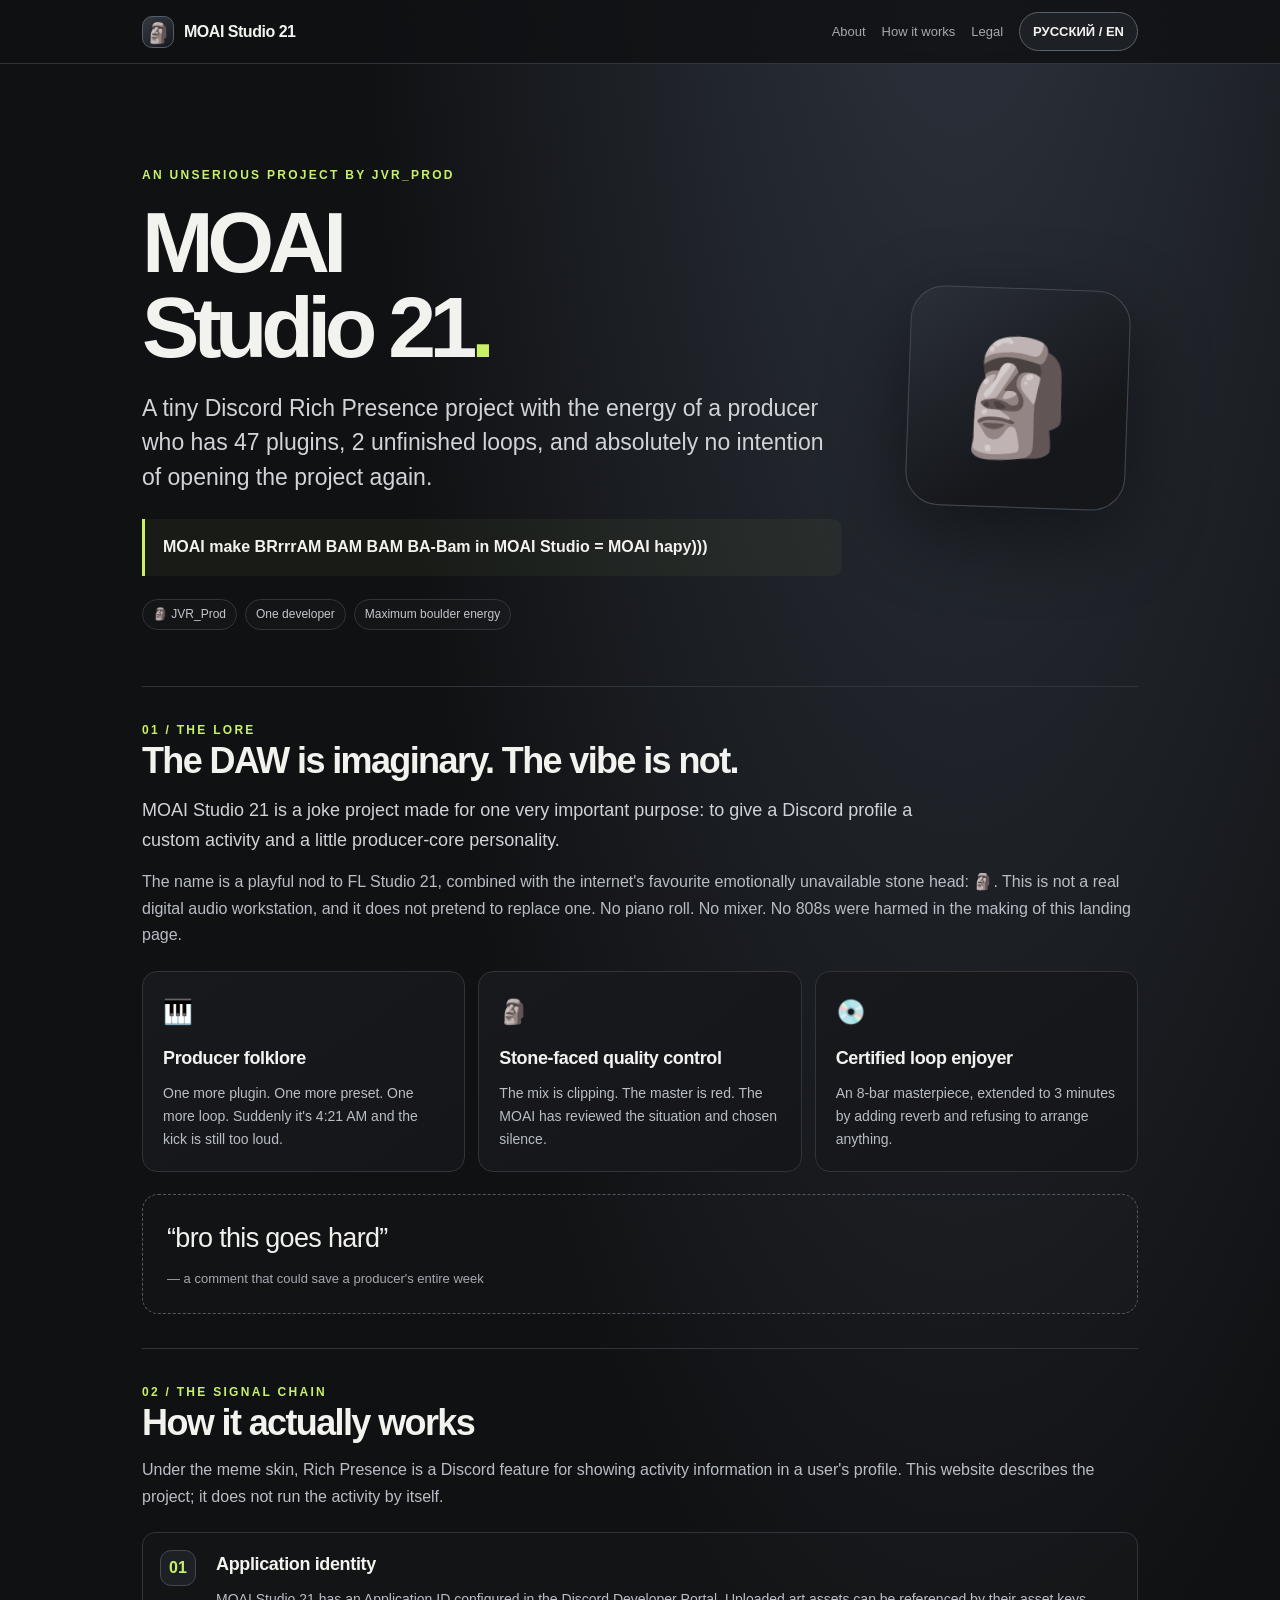
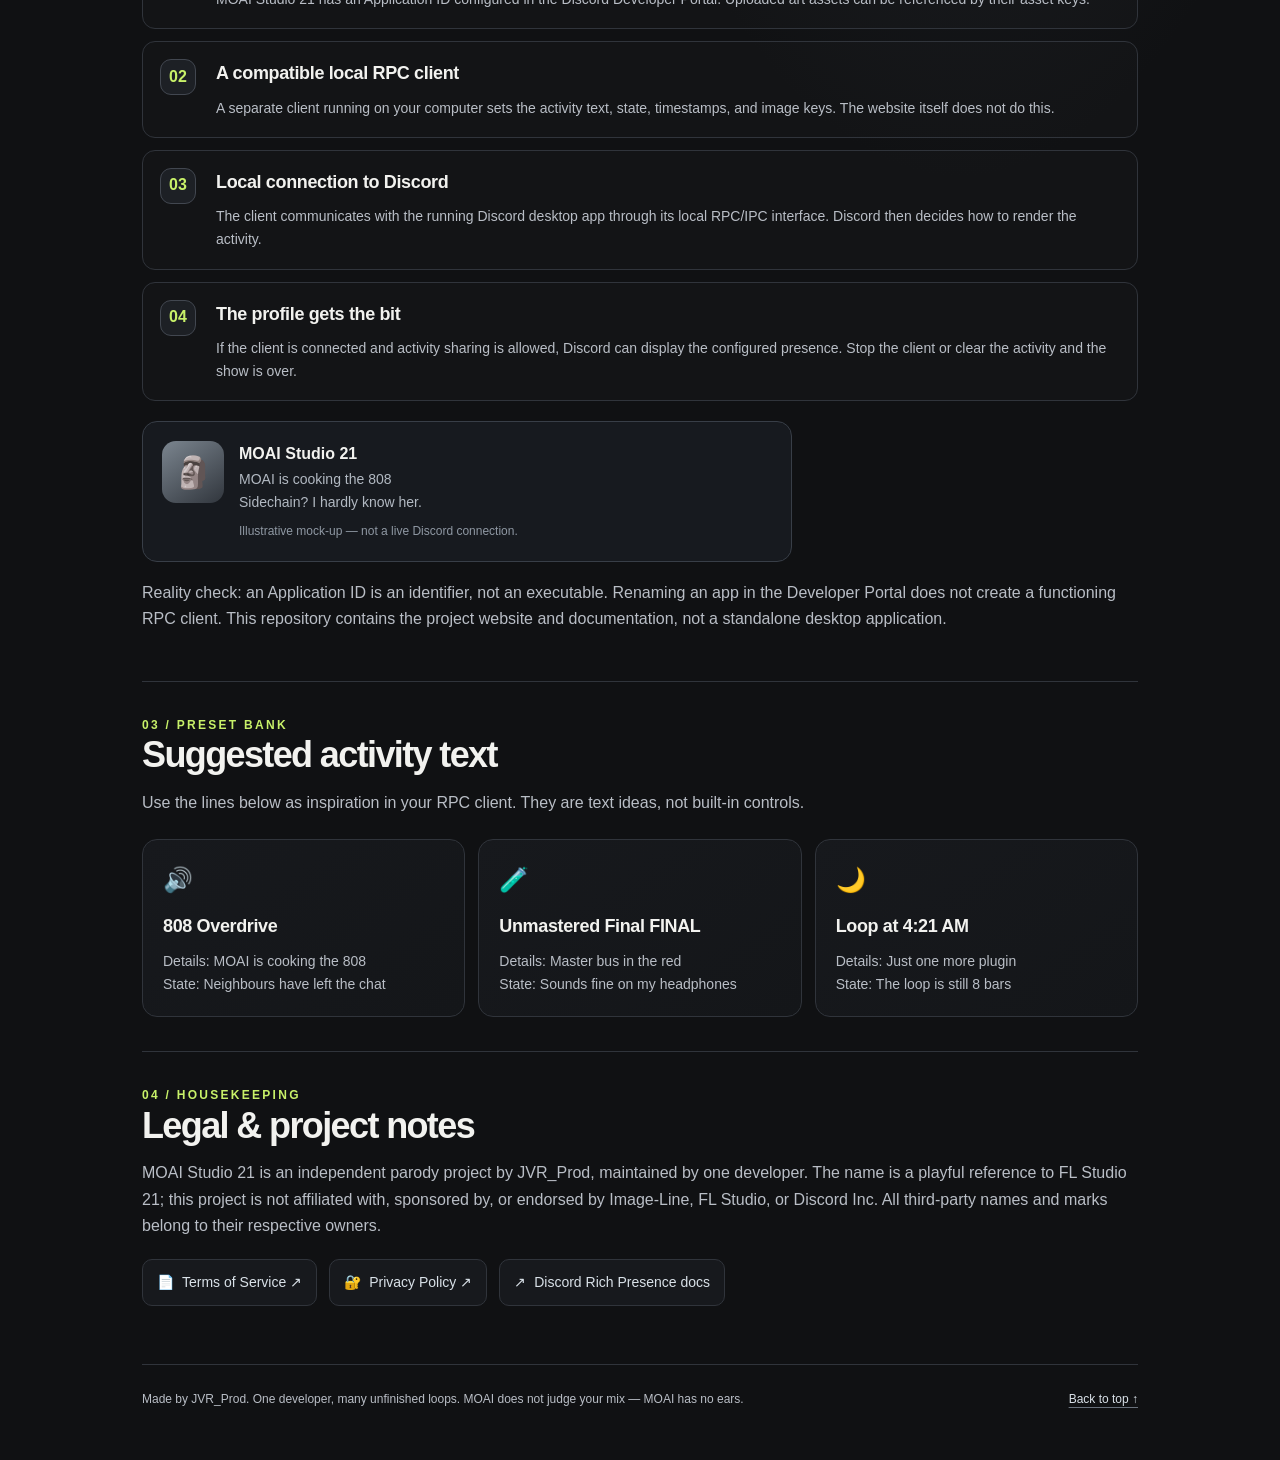
==== index.html @ d8af9b69 "Rename index-2.html to index.html" ====
<!doctype html>
<html lang="en" data-lang="en">
<head>
  <meta charset="utf-8">
  <meta name="viewport" content="width=device-width, initial-scale=1">
  <meta name="theme-color" content="#101113">
  <meta name="description" content="MOAI Studio 21 — a meme-powered Discord Rich Presence project by JVR_Prod. One developer. Infinite stone-face energy.">
  <title>MOAI Studio 21 — JVR_Prod</title>
  <style>
    :root{color-scheme:dark;--bg:#101113;--panel:#17191d;--panel2:#1d2025;--text:#f2f2ef;--muted:#a5a9b0;--line:#30343b;--accent:#d9e1e8;--lime:#c8f169;--max:1040px}
    *{box-sizing:border-box}
    html{scroll-behavior:smooth;scroll-padding-top:90px}
    body{margin:0;background:radial-gradient(ellipse at 75% -15%,#303742 0,transparent 45%),var(--bg);color:var(--text);font:16px/1.65 -apple-system,BlinkMacSystemFont,"Segoe UI",sans-serif}
    a{color:var(--accent);text-decoration-color:#69717c;text-underline-offset:4px}
    a:hover{color:var(--lime)}
    button{font:inherit}
    .topbar{position:sticky;top:0;z-index:5;backdrop-filter:blur(16px);background:#101113d9;border-bottom:1px solid #30343b}
    .nav{max-width:var(--max);margin:auto;padding:12px 22px;display:flex;align-items:center;justify-content:space-between;gap:16px}
    .brand{color:var(--text);text-decoration:none;font-weight:800;letter-spacing:-.03em;display:flex;gap:10px;align-items:center;white-space:nowrap}
    .brand-mark{width:32px;height:32px;border:1px solid #555d67;background:linear-gradient(145deg,#353a42,#16181c);border-radius:10px;display:grid;place-items:center;font-size:20px}
    .nav-right{display:flex;gap:16px;align-items:center}.nav-links{display:flex;gap:16px;align-items:center;font-size:13px}.nav-links a{color:var(--muted);text-decoration:none}
    .lang-btn{border:1px solid #59616b;background:var(--panel2);color:var(--text);border-radius:999px;padding:8px 13px;cursor:pointer;font-weight:700;font-size:13px;white-space:nowrap}
    .lang-btn:hover{border-color:var(--lime);color:var(--lime)}
    main{max-width:var(--max);margin:auto;padding:68px 22px 40px}
    .eyebrow{color:var(--lime);font-size:12px;letter-spacing:.19em;text-transform:uppercase;font-weight:800}
    .hero{display:grid;grid-template-columns:minmax(0,1fr) 240px;gap:36px;align-items:center;padding:34px 0 56px}
    h1{font-size:clamp(46px,8vw,86px);line-height:.98;letter-spacing:-.075em;margin:14px 0 22px;max-width:800px}
    .subtitle{font-size:clamp(18px,2.7vw,23px);color:#d0d4d8;max-width:690px;line-height:1.5;margin:0}
    .tagline{margin-top:25px;padding:15px 18px;border-left:3px solid var(--lime);background:#c8f1690b;border-radius:0 10px 10px 0;max-width:700px;font-weight:650}
    .hero-stone{width:220px;height:220px;margin:auto;border:1px solid #424852;border-radius:34px;background:linear-gradient(145deg,#2b3038,#15171b 70%);display:grid;place-items:center;font-size:112px;box-shadow:0 25px 80px #0007;transform:rotate(2deg)}
    .meta{display:flex;flex-wrap:wrap;gap:8px;margin-top:23px}.pill{display:inline-flex;align-items:center;border:1px solid var(--line);border-radius:999px;padding:5px 10px;color:#c3c8ce;font-size:12px;background:#ffffff04}
    .section{padding:34px 0;border-top:1px solid var(--line)}
    h2{font-size:clamp(26px,4vw,36px);letter-spacing:-.045em;line-height:1.1;margin:0 0 15px}h3{font-size:18px;margin:0 0 8px;letter-spacing:-.02em}
    p{color:#b9bec6;margin:0 0 14px}.lead{max-width:780px;font-size:18px;color:#d0d4d8}
    .grid{display:grid;grid-template-columns:repeat(3,minmax(0,1fr));gap:13px;margin-top:23px}
    .card{background:linear-gradient(145deg,var(--panel),#141619);border:1px solid var(--line);border-radius:15px;padding:20px;min-width:0}
    .card .emoji{font-size:24px;display:block;margin-bottom:12px}.card p{font-size:14px;margin-bottom:0}
    .steps{counter-reset:step;display:grid;gap:12px;margin-top:22px}.step{display:grid;grid-template-columns:42px 1fr;gap:14px;align-items:start;background:#ffffff03;border:1px solid var(--line);border-radius:13px;padding:17px}.step-number{width:36px;height:36px;border-radius:11px;background:var(--panel2);border:1px solid #424750;display:grid;place-items:center;font-weight:800;color:var(--lime)}.step p{margin:3px 0 0;font-size:14px}
    .quote{font-size:clamp(19px,3vw,27px);letter-spacing:-.025em;line-height:1.45;color:#f0f1ed;padding:24px;border:1px dashed #515862;border-radius:16px;background:#ffffff03;margin-top:22px}
    .quote small{display:block;color:var(--muted);font-size:13px;letter-spacing:0;margin-top:12px}
    .activity{margin-top:20px;background:#171a1f;border:1px solid #383e47;border-radius:15px;padding:19px;display:grid;grid-template-columns:62px 1fr;gap:15px;max-width:650px}
    .activity-icon{width:62px;height:62px;border-radius:14px;background:linear-gradient(145deg,#7b858f,#31363d);display:grid;place-items:center;font-size:31px}.activity-title{font-weight:800}.activity-sub{color:#b2b9c2;font-size:14px}.activity-note{font-size:12px;color:#8f98a3;margin-top:8px}
    .legal-links{display:flex;flex-wrap:wrap;gap:12px;margin-top:20px}.legal-link{display:inline-flex;align-items:center;gap:8px;border:1px solid var(--line);border-radius:10px;padding:11px 14px;text-decoration:none;background:var(--panel);font-size:14px}
    footer{margin-top:24px;padding:25px 0 10px;border-top:1px solid var(--line);display:flex;justify-content:space-between;align-items:start;gap:20px;color:#858d97;font-size:12px}footer p{font-size:12px;max-width:650px;margin:0}
    [hidden]{display:none!important}
    @media(max-width:720px){.hero{grid-template-columns:1fr;padding-top:22px}.hero-stone{grid-row:1;width:120px;height:120px;font-size:66px;border-radius:24px;margin:0 0 4px}.grid{grid-template-columns:1fr}.nav-links{display:none}main{padding-top:38px}.hero{gap:24px}footer{display:block}footer p{margin-bottom:12px}}
    @media(prefers-reduced-motion:reduce){html{scroll-behavior:auto}}
  </style>
</head>
<body>
<header class="topbar">
  <nav class="nav" aria-label="Main navigation">
    <a class="brand" href="#top"><span class="brand-mark" aria-hidden="true">🗿</span><span>MOAI Studio 21</span></a>
    <div class="nav-right">
      <div class="nav-links">
        <a href="#about" data-en="About" data-ru="О проекте">About</a>
        <a href="#how-it-works" data-en="How it works" data-ru="Как это работает">How it works</a>
        <a href="#legal" data-en="Legal" data-ru="Документы">Legal</a>
      </div>
      <button class="lang-btn" id="languageToggle" type="button" aria-label="Switch language to Russian">РУССКИЙ&nbsp; / &nbsp;EN</button>
    </div>
  </nav>
</header>
<main id="top">
  <section class="hero" aria-labelledby="main-title">
    <div>
      <div class="eyebrow" data-en="An unserious project by JVR_Prod" data-ru="Несерьёзный проект от JVR_Prod">An unserious project by JVR_Prod</div>
      <h1 id="main-title">MOAI<br>Studio 21<span style="color:var(--lime)">.</span></h1>
      <p class="subtitle" data-en="A tiny Discord Rich Presence project with the energy of a producer who has 47 plugins, 2 unfinished loops, and absolutely no intention of opening the project again." data-ru="Маленький проект для Discord Rich Presence с энергетикой битмейкера, у которого 47 плагинов, 2 незаконченных лупа и ни малейшего желания снова открывать проект.">A tiny Discord Rich Presence project with the energy of a producer who has 47 plugins, 2 unfinished loops, and absolutely no intention of opening the project again.</p>
      <div class="tagline">MOAI make BRrrrAM BAM BAM BA-Bam in MOAI Studio = MOAI hapy)))</div>
      <div class="meta"><span class="pill">🗿 JVR_Prod</span><span class="pill" data-en="One developer" data-ru="Один разработчик">One developer</span><span class="pill" data-en="Maximum boulder energy" data-ru="Максимальная энергия камня">Maximum boulder energy</span></div>
    </div>
    <div class="hero-stone" aria-label="Moai stone head emoji">🗿</div>
  </section>

  <section class="section" id="about">
    <div class="eyebrow" data-en="01 / The lore" data-ru="01 / Лор проекта">01 / The lore</div>
    <h2 data-en="The DAW is imaginary. The vibe is not." data-ru="DAW вымышленная. Вайб — настоящий.">The DAW is imaginary. The vibe is not.</h2>
    <p class="lead" data-en="MOAI Studio 21 is a joke project made for one very important purpose: to give a Discord profile a custom activity and a little producer-core personality." data-ru="MOAI Studio 21 — шуточный проект с одной важнейшей целью: добавить профилю Discord собственную активность и немного битмейкерского характера.">MOAI Studio 21 is a joke project made for one very important purpose: to give a Discord profile a custom activity and a little producer-core personality.</p>
    <p data-en="The name is a playful nod to FL Studio 21, combined with the internet's favourite emotionally unavailable stone head: 🗿. This is not a real digital audio workstation, and it does not pretend to replace one. No piano roll. No mixer. No 808s were harmed in the making of this landing page." data-ru="Название — шутливая отсылка к FL Studio 21, объединённая с любимой интернетом каменной головой без эмоций: 🗿. Это не настоящая цифровая аудиостанция и она не пытается её заменить. Ни пиано-ролла, ни микшера. При создании этой страницы ни один 808 не пострадал.">The name is a playful nod to FL Studio 21, combined with the internet's favourite emotionally unavailable stone head: 🗿. This is not a real digital audio workstation, and it does not pretend to replace one. No piano roll. No mixer. No 808s were harmed in the making of this landing page.</p>
    <div class="grid">
      <article class="card"><span class="emoji">🎹</span><h3 data-en="Producer folklore" data-ru="Битмейкерский фольклор">Producer folklore</h3><p data-en="One more plugin. One more preset. One more loop. Suddenly it's 4:21 AM and the kick is still too loud." data-ru="Ещё один плагин. Ещё один пресет. Ещё один луп. И внезапно уже 4:21 утра, а кик всё ещё слишком громкий.">One more plugin. One more preset. One more loop. Suddenly it's 4:21 AM and the kick is still too loud.</p></article>
      <article class="card"><span class="emoji">🗿</span><h3 data-en="Stone-faced quality control" data-ru="Контроль качества с каменным лицом">Stone-faced quality control</h3><p data-en="The mix is clipping. The master is red. The MOAI has reviewed the situation and chosen silence." data-ru="Микс клиппует. Мастер красный. MOAI изучил ситуацию и выбрал молчание.">The mix is clipping. The master is red. The MOAI has reviewed the situation and chosen silence.</p></article>
      <article class="card"><span class="emoji">💿</span><h3 data-en="Certified loop enjoyer" data-ru="Сертифицированный любитель лупов">Certified loop enjoyer</h3><p data-en="An 8-bar masterpiece, extended to 3 minutes by adding reverb and refusing to arrange anything." data-ru="Шедевр на 8 тактов, растянутый до 3 минут ревербом и отказом хоть что-нибудь аранжировать.">An 8-bar masterpiece, extended to 3 minutes by adding reverb and refusing to arrange anything.</p></article>
    </div>
    <div class="quote">“bro this goes hard”<small data-en="— a comment that could save a producer's entire week" data-ru="— комментарий, который может спасти битмейкеру всю неделю">— a comment that could save a producer's entire week</small></div>
  </section>

  <section class="section" id="how-it-works">
    <div class="eyebrow" data-en="02 / The signal chain" data-ru="02 / Сигнальная цепь">02 / The signal chain</div>
    <h2 data-en="How it actually works" data-ru="Как это работает на самом деле">How it actually works</h2>
    <p data-en="Under the meme skin, Rich Presence is a Discord feature for showing activity information in a user's profile. This website describes the project; it does not run the activity by itself." data-ru="Под мемной оболочкой Rich Presence — функция Discord, которая показывает информацию об активности в профиле пользователя. Этот сайт описывает проект, но сам по себе не запускает активность.">Under the meme skin, Rich Presence is a Discord feature for showing activity information in a user's profile. This website describes the project; it does not run the activity by itself.</p>
    <div class="steps">
      <div class="step"><div class="step-number">01</div><div><h3 data-en="Application identity" data-ru="Идентификатор приложения">Application identity</h3><p data-en="MOAI Studio 21 has an Application ID configured in the Discord Developer Portal. Uploaded art assets can be referenced by their asset keys." data-ru="У MOAI Studio 21 есть Application ID, настроенный в Discord Developer Portal. Загруженные изображения можно указывать по их ключам assets.">MOAI Studio 21 has an Application ID configured in the Discord Developer Portal. Uploaded art assets can be referenced by their asset keys.</p></div></div>
      <div class="step"><div class="step-number">02</div><div><h3 data-en="A compatible local RPC client" data-ru="Совместимый локальный RPC-клиент">A compatible local RPC client</h3><p data-en="A separate client running on your computer sets the activity text, state, timestamps, and image keys. The website itself does not do this." data-ru="Отдельный клиент на компьютере задаёт текст активности, состояние, время и ключи изображений. Сам сайт этого не делает.">A separate client running on your computer sets the activity text, state, timestamps, and image keys. The website itself does not do this.</p></div></div>
      <div class="step"><div class="step-number">03</div><div><h3 data-en="Local connection to Discord" data-ru="Локальное подключение к Discord">Local connection to Discord</h3><p data-en="The client communicates with the running Discord desktop app through its local RPC/IPC interface. Discord then decides how to render the activity." data-ru="Клиент связывается с запущенным настольным Discord через локальный интерфейс RPC/IPC. Затем сам Discord решает, как отображать активность.">The client communicates with the running Discord desktop app through its local RPC/IPC interface. Discord then decides how to render the activity.</p></div></div>
      <div class="step"><div class="step-number">04</div><div><h3 data-en="The profile gets the bit" data-ru="В профиле появляется движ">The profile gets the bit</h3><p data-en="If the client is connected and activity sharing is allowed, Discord can display the configured presence. Stop the client or clear the activity and the show is over." data-ru="Если клиент подключён и показ активности разрешён, Discord может отобразить настроенную активность. Останови клиент или сбрось активность — шоу окончено.">If the client is connected and activity sharing is allowed, Discord can display the configured presence. Stop the client or clear the activity and the show is over.</p></div></div>
    </div>
    <div class="activity">
      <div class="activity-icon">🗿</div>
      <div><div class="activity-title">MOAI Studio 21</div><div class="activity-sub" data-en="MOAI is cooking the 808" data-ru="MOAI жарит 808">MOAI is cooking the 808</div><div class="activity-sub" data-en="Sidechain? I hardly know her." data-ru="Сайдчейн? Впервые слышу.">Sidechain? I hardly know her.</div><div class="activity-note" data-en="Illustrative mock-up — not a live Discord connection." data-ru="Иллюстрация для примера — это не настоящее подключение к Discord.">Illustrative mock-up — not a live Discord connection.</div></div>
    </div>
    <p style="margin-top:18px" data-en="Reality check: an Application ID is an identifier, not an executable. Renaming an app in the Developer Portal does not create a functioning RPC client. This repository contains the project website and documentation, not a standalone desktop application." data-ru="Без магии: Application ID — это идентификатор, а не исполняемый файл. Переименование приложения в Developer Portal не создаёт работающий RPC-клиент. В этом репозитории находятся сайт и документация, а не отдельная настольная программа.">Reality check: an Application ID is an identifier, not an executable. Renaming an app in the Developer Portal does not create a functioning RPC client. This repository contains the project website and documentation, not a standalone desktop application.</p>
  </section>

  <section class="section" id="producer-presets">
    <div class="eyebrow" data-en="03 / Preset bank" data-ru="03 / Банк пресетов">03 / Preset bank</div>
    <h2 data-en="Suggested activity text" data-ru="Варианты текста активности">Suggested activity text</h2>
    <p data-en="Use the lines below as inspiration in your RPC client. They are text ideas, not built-in controls." data-ru="Используй эти строки как идеи для RPC-клиента. Это варианты текста, а не встроенные настройки.">Use the lines below as inspiration in your RPC client. They are text ideas, not built-in controls.</p>
    <div class="grid">
      <article class="card"><span class="emoji">🔊</span><h3>808 Overdrive</h3><p data-en="Details: MOAI is cooking the 808<br>State: Neighbours have left the chat" data-ru="Details: MOAI жарит 808<br>State: Соседи вышли из чата">Details: MOAI is cooking the 808<br>State: Neighbours have left the chat</p></article>
      <article class="card"><span class="emoji">🧪</span><h3>Unmastered Final FINAL</h3><p data-en="Details: Master bus in the red<br>State: Sounds fine on my headphones" data-ru="Details: Мастер-клиппинг<br>State: В моих наушниках нормально">Details: Master bus in the red<br>State: Sounds fine on my headphones</p></article>
      <article class="card"><span class="emoji">🌙</span><h3>Loop at 4:21 AM</h3><p data-en="Details: Just one more plugin<br>State: The loop is still 8 bars" data-ru="Details: Ещё один плагин<br>State: Луп всё ещё на 8 тактов">Details: Just one more plugin<br>State: The loop is still 8 bars</p></article>
    </div>
  </section>

  <section class="section" id="legal">
    <div class="eyebrow" data-en="04 / Housekeeping" data-ru="04 / Формальности">04 / Housekeeping</div>
    <h2 data-en="Legal & project notes" data-ru="Документы и информация">Legal & project notes</h2>
    <p data-en="MOAI Studio 21 is an independent parody project by JVR_Prod, maintained by one developer. The name is a playful reference to FL Studio 21; this project is not affiliated with, sponsored by, or endorsed by Image-Line, FL Studio, or Discord Inc. All third-party names and marks belong to their respective owners." data-ru="MOAI Studio 21 — независимый пародийный проект JVR_Prod, который поддерживает один разработчик. Название шутливо отсылает к FL Studio 21; проект не связан с Image-Line, FL Studio или Discord Inc. и не одобрен ими. Названия и товарные знаки принадлежат соответствующим владельцам.">MOAI Studio 21 is an independent parody project by JVR_Prod, maintained by one developer. The name is a playful reference to FL Studio 21; this project is not affiliated with, sponsored by, or endorsed by Image-Line, FL Studio, or Discord Inc. All third-party names and marks belong to their respective owners.</p>
    <div class="legal-links">
      <a class="legal-link" href="terms.html"><span>📄</span><span data-en="Terms of Service ↗" data-ru="Условия использования ↗">Terms of Service ↗</span></a>
      <a class="legal-link" href="privacy.html"><span>🔐</span><span data-en="Privacy Policy ↗" data-ru="Политика конфиденциальности ↗">Privacy Policy ↗</span></a>
      <a class="legal-link" href="https://discord.com/developers/docs/rich-presence/overview" target="_blank" rel="noreferrer"><span>↗</span><span data-en="Discord Rich Presence docs" data-ru="Документация Discord Rich Presence">Discord Rich Presence docs</span></a>
    </div>
  </section>
  <footer>
    <p data-en="Made by JVR_Prod. One developer, many unfinished loops. MOAI does not judge your mix — MOAI has no ears." data-ru="Сделано JVR_Prod. Один разработчик, множество незаконченных лупов. MOAI не осуждает твой микс — у MOAI нет ушей.">Made by JVR_Prod. One developer, many unfinished loops. MOAI does not judge your mix — MOAI has no ears.</p>
    <a href="#top" data-en="Back to top ↑" data-ru="Наверх ↑">Back to top ↑</a>
  </footer>
</main>
<script>
(function(){
  const html = document.documentElement;
  const button = document.getElementById('languageToggle');
  const translatable = document.querySelectorAll('[data-en][data-ru]');
  function setLanguage(lang){
    html.lang = lang;
    html.dataset.lang = lang;
    translatable.forEach(el => { el.innerHTML = el.dataset[lang]; });
    button.textContent = lang === 'en' ? 'РУССКИЙ  /  EN' : 'ENGLISH  /  RU';
    button.setAttribute('aria-label', lang === 'en' ? 'Switch language to Russian' : 'Переключить язык на английский');
    document.title = lang === 'en' ? 'MOAI Studio 21 — JVR_Prod' : 'MOAI Studio 21 — JVR_Prod';
    try { localStorage.setItem('moai-language', lang); } catch(e) {}
  }
  let initial = 'en';
  try { const saved = localStorage.getItem('moai-language'); if(saved === 'en' || saved === 'ru') initial = saved; } catch(e) {}
  setLanguage(initial);
  button.addEventListener('click', () => setLanguage(html.lang === 'en' ? 'ru' : 'en'));
})();
</script>
</body>
</html>
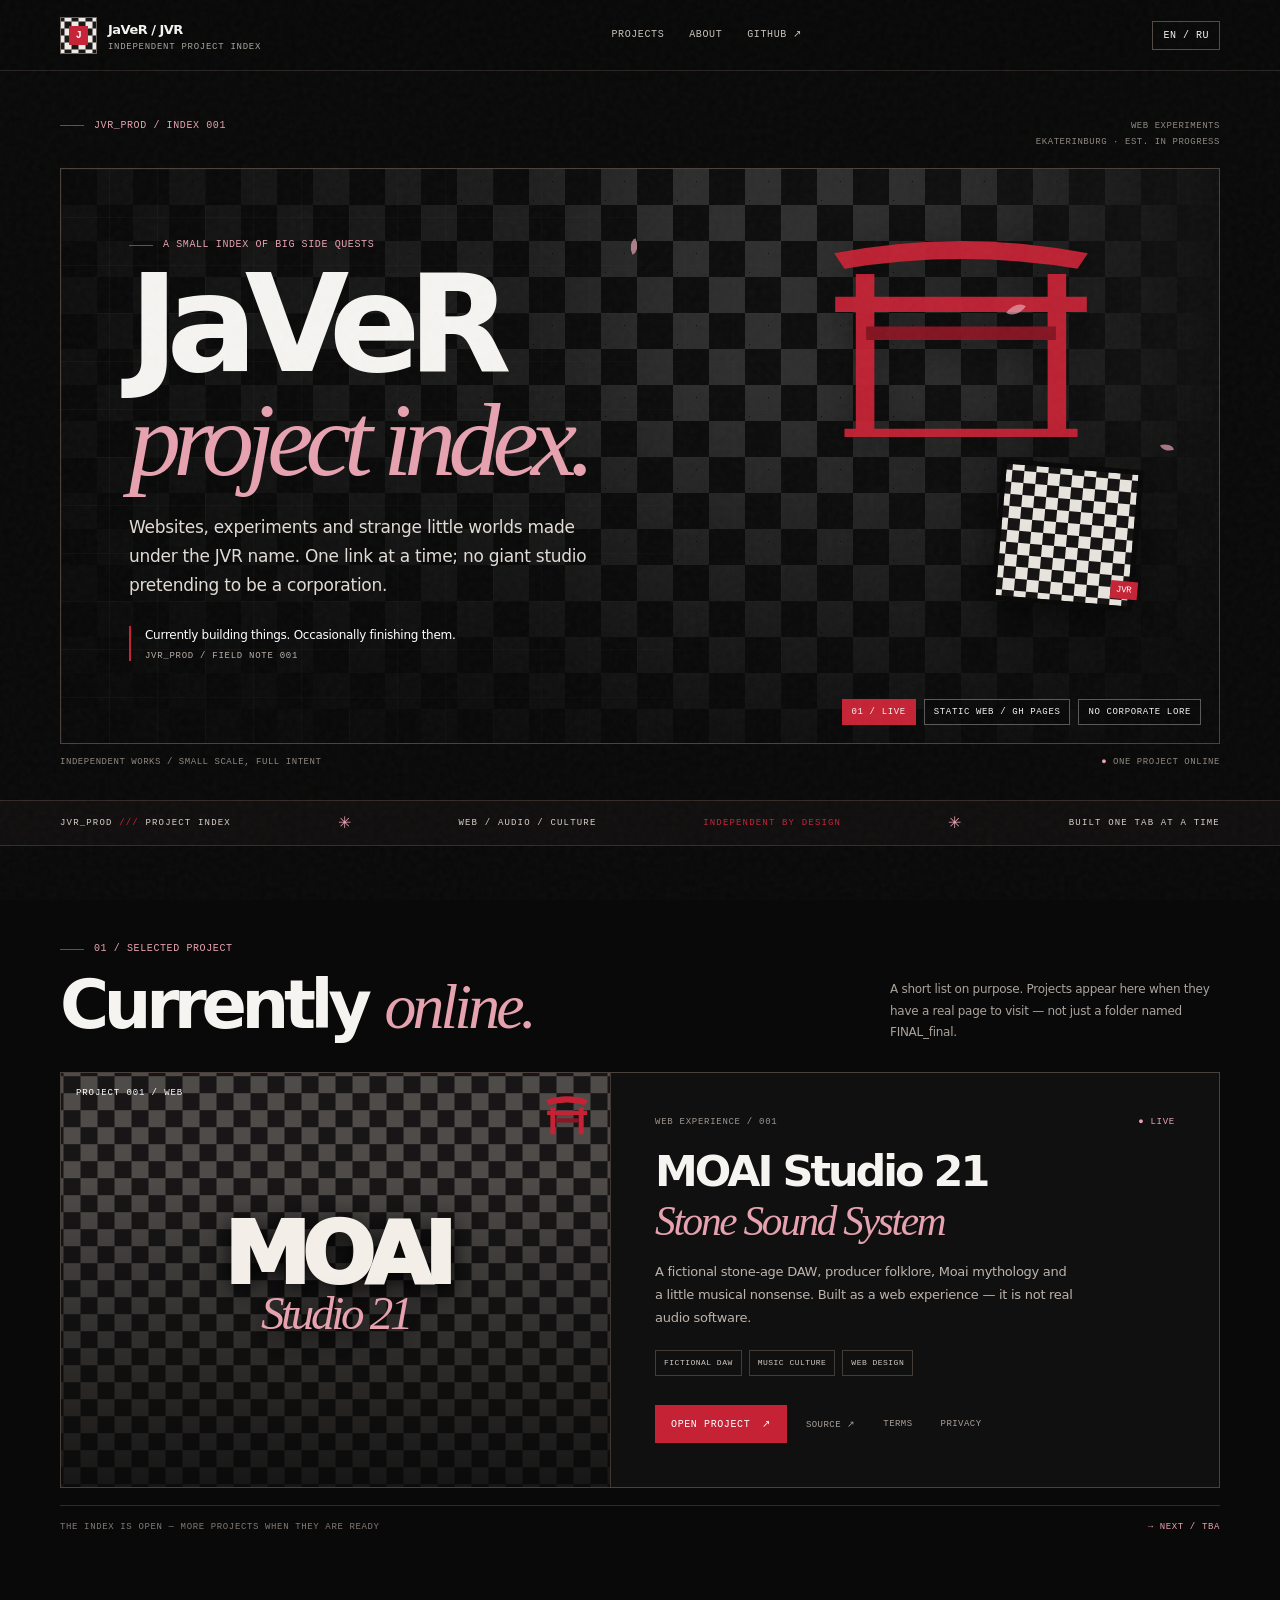
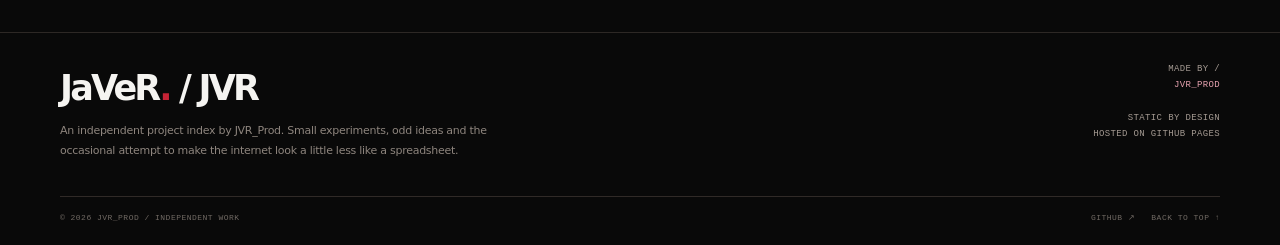
==== commit cb2aa3df: "Update index.html" ====
--- a/index.html
+++ b/index.html
@@ -1,153 +1,129 @@
 <!doctype html>
-<html lang="en" data-lang="en">
+<html lang="en">
 <head>
   <meta charset="utf-8">
   <meta name="viewport" content="width=device-width, initial-scale=1">
-  <meta name="theme-color" content="#101113">
-  <meta name="description" content="MOAI Studio 21 — a meme-powered Discord Rich Presence project by JVR_Prod. One developer. Infinite stone-face energy.">
-  <title>MOAI Studio 21 — JVR_Prod</title>
+  <meta name="theme-color" content="#090909">
+  <meta name="description" content="JaVeR / JVR — an index of independent web projects and experiments.">
+  <title>JaVeR / JVR — Project Index</title>
   <style>
-    :root{color-scheme:dark;--bg:#101113;--panel:#17191d;--panel2:#1d2025;--text:#f2f2ef;--muted:#a5a9b0;--line:#30343b;--accent:#d9e1e8;--lime:#c8f169;--max:1040px}
-    *{box-sizing:border-box}
-    html{scroll-behavior:smooth;scroll-padding-top:90px}
-    body{margin:0;background:radial-gradient(ellipse at 75% -15%,#303742 0,transparent 45%),var(--bg);color:var(--text);font:16px/1.65 -apple-system,BlinkMacSystemFont,"Segoe UI",sans-serif}
-    a{color:var(--accent);text-decoration-color:#69717c;text-underline-offset:4px}
-    a:hover{color:var(--lime)}
-    button{font:inherit}
-    .topbar{position:sticky;top:0;z-index:5;backdrop-filter:blur(16px);background:#101113d9;border-bottom:1px solid #30343b}
-    .nav{max-width:var(--max);margin:auto;padding:12px 22px;display:flex;align-items:center;justify-content:space-between;gap:16px}
-    .brand{color:var(--text);text-decoration:none;font-weight:800;letter-spacing:-.03em;display:flex;gap:10px;align-items:center;white-space:nowrap}
-    .brand-mark{width:32px;height:32px;border:1px solid #555d67;background:linear-gradient(145deg,#353a42,#16181c);border-radius:10px;display:grid;place-items:center;font-size:20px}
-    .nav-right{display:flex;gap:16px;align-items:center}.nav-links{display:flex;gap:16px;align-items:center;font-size:13px}.nav-links a{color:var(--muted);text-decoration:none}
-    .lang-btn{border:1px solid #59616b;background:var(--panel2);color:var(--text);border-radius:999px;padding:8px 13px;cursor:pointer;font-weight:700;font-size:13px;white-space:nowrap}
-    .lang-btn:hover{border-color:var(--lime);color:var(--lime)}
-    main{max-width:var(--max);margin:auto;padding:68px 22px 40px}
-    .eyebrow{color:var(--lime);font-size:12px;letter-spacing:.19em;text-transform:uppercase;font-weight:800}
-    .hero{display:grid;grid-template-columns:minmax(0,1fr) 240px;gap:36px;align-items:center;padding:34px 0 56px}
-    h1{font-size:clamp(46px,8vw,86px);line-height:.98;letter-spacing:-.075em;margin:14px 0 22px;max-width:800px}
-    .subtitle{font-size:clamp(18px,2.7vw,23px);color:#d0d4d8;max-width:690px;line-height:1.5;margin:0}
-    .tagline{margin-top:25px;padding:15px 18px;border-left:3px solid var(--lime);background:#c8f1690b;border-radius:0 10px 10px 0;max-width:700px;font-weight:650}
-    .hero-stone{width:220px;height:220px;margin:auto;border:1px solid #424852;border-radius:34px;background:linear-gradient(145deg,#2b3038,#15171b 70%);display:grid;place-items:center;font-size:112px;box-shadow:0 25px 80px #0007;transform:rotate(2deg)}
-    .meta{display:flex;flex-wrap:wrap;gap:8px;margin-top:23px}.pill{display:inline-flex;align-items:center;border:1px solid var(--line);border-radius:999px;padding:5px 10px;color:#c3c8ce;font-size:12px;background:#ffffff04}
-    .section{padding:34px 0;border-top:1px solid var(--line)}
-    h2{font-size:clamp(26px,4vw,36px);letter-spacing:-.045em;line-height:1.1;margin:0 0 15px}h3{font-size:18px;margin:0 0 8px;letter-spacing:-.02em}
-    p{color:#b9bec6;margin:0 0 14px}.lead{max-width:780px;font-size:18px;color:#d0d4d8}
-    .grid{display:grid;grid-template-columns:repeat(3,minmax(0,1fr));gap:13px;margin-top:23px}
-    .card{background:linear-gradient(145deg,var(--panel),#141619);border:1px solid var(--line);border-radius:15px;padding:20px;min-width:0}
-    .card .emoji{font-size:24px;display:block;margin-bottom:12px}.card p{font-size:14px;margin-bottom:0}
-    .steps{counter-reset:step;display:grid;gap:12px;margin-top:22px}.step{display:grid;grid-template-columns:42px 1fr;gap:14px;align-items:start;background:#ffffff03;border:1px solid var(--line);border-radius:13px;padding:17px}.step-number{width:36px;height:36px;border-radius:11px;background:var(--panel2);border:1px solid #424750;display:grid;place-items:center;font-weight:800;color:var(--lime)}.step p{margin:3px 0 0;font-size:14px}
-    .quote{font-size:clamp(19px,3vw,27px);letter-spacing:-.025em;line-height:1.45;color:#f0f1ed;padding:24px;border:1px dashed #515862;border-radius:16px;background:#ffffff03;margin-top:22px}
-    .quote small{display:block;color:var(--muted);font-size:13px;letter-spacing:0;margin-top:12px}
-    .activity{margin-top:20px;background:#171a1f;border:1px solid #383e47;border-radius:15px;padding:19px;display:grid;grid-template-columns:62px 1fr;gap:15px;max-width:650px}
-    .activity-icon{width:62px;height:62px;border-radius:14px;background:linear-gradient(145deg,#7b858f,#31363d);display:grid;place-items:center;font-size:31px}.activity-title{font-weight:800}.activity-sub{color:#b2b9c2;font-size:14px}.activity-note{font-size:12px;color:#8f98a3;margin-top:8px}
-    .legal-links{display:flex;flex-wrap:wrap;gap:12px;margin-top:20px}.legal-link{display:inline-flex;align-items:center;gap:8px;border:1px solid var(--line);border-radius:10px;padding:11px 14px;text-decoration:none;background:var(--panel);font-size:14px}
-    footer{margin-top:24px;padding:25px 0 10px;border-top:1px solid var(--line);display:flex;justify-content:space-between;align-items:start;gap:20px;color:#858d97;font-size:12px}footer p{font-size:12px;max-width:650px;margin:0}
-    [hidden]{display:none!important}
-    @media(max-width:720px){.hero{grid-template-columns:1fr;padding-top:22px}.hero-stone{grid-row:1;width:120px;height:120px;font-size:66px;border-radius:24px;margin:0 0 4px}.grid{grid-template-columns:1fr}.nav-links{display:none}main{padding-top:38px}.hero{gap:24px}footer{display:block}footer p{margin-bottom:12px}}
-    @media(prefers-reduced-motion:reduce){html{scroll-behavior:auto}}
+    :root{color-scheme:dark;--black:#090909;--panel:#111010;--panel2:#171514;--paper:#f4f1eb;--white:#f5f4f1;--muted:#aaa39c;--dim:#79716b;--line:#37302d;--red:#c52335;--red2:#8b1523;--sakura:#e7a2b0;--mono:ui-monospace,SFMono-Regular,Menlo,Monaco,Consolas,"Liberation Mono",monospace;--sans:Inter,ui-sans-serif,system-ui,-apple-system,BlinkMacSystemFont,"Segoe UI",sans-serif;--serif:Georgia,"Times New Roman",serif;--max:1160px}
+    *{box-sizing:border-box}html{scroll-behavior:smooth}body{margin:0;background:var(--black);color:var(--white);font:15px/1.55 var(--sans);letter-spacing:-.018em;overflow-x:hidden}body:before{content:"";position:fixed;inset:0;z-index:20;pointer-events:none;opacity:.045;background-image:url("data:image/svg+xml,%3Csvg viewBox='0 0 180 180' xmlns='http://www.w3.org/2000/svg'%3E%3Cfilter id='n'%3E%3CfeTurbulence type='fractalNoise' baseFrequency='.84' numOctaves='3' stitchTiles='stitch'/%3E%3C/filter%3E%3Crect width='100%25' height='100%25' filter='url(%23n)' opacity='.8'/%3E%3C/svg%3E")}
+    a{color:inherit;text-decoration:none}a:hover{color:var(--sakura)}a:focus-visible,button:focus-visible{outline:2px solid var(--sakura);outline-offset:4px}.wrap{width:min(calc(100% - 48px),var(--max));margin-inline:auto}.mono,.eyebrow,.nav,.micro,.meta,.tag,.footer-note{font-family:var(--mono);letter-spacing:.06em;text-transform:uppercase}.eyebrow{display:flex;align-items:center;gap:10px;font-size:10px;color:var(--sakura)}.eyebrow:before{content:"";width:24px;height:1px;background:var(--red)}.muted{color:var(--muted)}
+    .topbar{position:sticky;top:0;z-index:10;border-bottom:1px solid #292422;background:rgba(9,9,9,.9);backdrop-filter:blur(18px)}.topbar-inner{min-height:70px;display:flex;align-items:center;justify-content:space-between;gap:18px}.brand{display:flex;align-items:center;gap:11px;min-width:max-content}.brand-mark{width:37px;height:37px;border:1px solid #70645f;background:repeating-conic-gradient(#f0ece6 0% 25%,#171515 0% 50%) 50%/14px 14px;display:grid;place-items:center}.brand-mark span{width:19px;height:19px;display:grid;place-items:center;background:var(--red);font:10px var(--mono);font-weight:bold;color:white}.brand-name{font-size:13px;font-weight:850;letter-spacing:-.04em}.brand-sub{display:block;color:var(--muted);font:9px var(--mono);letter-spacing:.08em;margin-top:1px}.nav{display:flex;gap:25px;font-size:10px;color:#c8c1ba}.nav a:hover{color:var(--sakura)}.top-actions{display:flex;align-items:center;gap:10px}.lang{font:10px var(--mono);letter-spacing:.05em;padding:8px 10px;border:1px solid #544944;background:transparent;color:var(--white);cursor:pointer}.lang:hover{border-color:var(--sakura);color:var(--sakura)}
+    .hero{padding:47px 0 33px}.hero-head{display:flex;justify-content:space-between;align-items:start;gap:18px;margin-bottom:18px}.hero-code{text-align:right;color:#8e8780;font:9px/1.8 var(--mono);letter-spacing:.06em}.hero-panel{position:relative;isolation:isolate;overflow:hidden;min-height:520px;border:1px solid #4a413d;background:#111;display:flex;align-items:flex-end}.checker-field{position:absolute;inset:0;z-index:-3;background-color:#111;background-image:linear-gradient(45deg,#777 25%,transparent 25%),linear-gradient(-45deg,#777 25%,transparent 25%),linear-gradient(45deg,transparent 75%,#777 75%),linear-gradient(-45deg,transparent 75%,#777 75%);background-size:72px 72px;background-position:0 0,0 36px,36px -36px,-36px 0;opacity:.66;mask-image:linear-gradient(90deg,#000 0%,#000 53%,transparent 100%)}.hero-panel:after{content:"";position:absolute;inset:0;z-index:-2;background:linear-gradient(90deg,rgba(8,8,8,.92),rgba(8,8,8,.72) 40%,rgba(8,8,8,.1) 82%),linear-gradient(0deg,rgba(8,8,8,.82),transparent 62%)}.hero-grid{position:absolute;inset:0;z-index:-1;opacity:.19;background-image:linear-gradient(rgba(255,255,255,.16) 1px,transparent 1px),linear-gradient(90deg,rgba(255,255,255,.16) 1px,transparent 1px);background-size:48px 48px;mask-image:linear-gradient(90deg,#000,transparent 90%)}.hero-copy{padding:clamp(28px,5.5vw,68px);max-width:790px;padding-bottom:clamp(44px,7vw,82px)}.hero-title{margin:19px 0 22px;font-size:clamp(65px,11vw,135px);line-height:.78;letter-spacing:-.095em;font-weight:900}.hero-title span{display:block;color:var(--sakura);font:italic 400 .77em/.98 var(--serif);letter-spacing:-.075em;margin-top:12px}.hero-desc{max-width:480px;color:#e2dcd6;font-size:clamp(14px,1.7vw,17px);line-height:1.7;margin:0}.hero-quote{max-width:430px;margin-top:26px;padding-left:14px;border-left:2px solid var(--red);font-size:12px;color:#fff}.hero-quote small{display:block;color:#b9afa8;font:9px var(--mono);letter-spacing:.08em;text-transform:uppercase;margin-top:7px}.hero-meta{position:absolute;right:18px;bottom:18px;display:flex;flex-wrap:wrap;justify-content:flex-end;gap:8px}.chip{padding:7px 9px;background:#080808a8;border:1px solid #ffffff53;font:9px var(--mono);letter-spacing:.07em;text-transform:uppercase}.chip.red{background:var(--red);border-color:var(--red)}.torii{position:absolute;right:8%;top:7%;width:min(32vw,330px);filter:drop-shadow(0 7px 20px #0008);opacity:.95}.floating-tile{position:absolute;right:7%;bottom:24%;width:clamp(82px,12vw,142px);aspect-ratio:1;border:5px solid #080808;box-shadow:0 16px 44px #0009;transform:rotate(5deg);background:repeating-conic-gradient(#e8e4de 0% 25%,#141212 0% 50%) 50%/24px 24px}.floating-tile:after{content:"JVR";position:absolute;right:-9px;bottom:7px;background:var(--red);color:#fff;padding:4px 6px;font:9px var(--mono)}.petal{position:absolute;width:12px;height:17px;background:var(--sakura);border-radius:100% 0 100% 0;opacity:.7;transform:rotate(36deg)}.petal.one{right:17%;top:23%}.petal.two{right:4%;top:47%;transform:rotate(73deg) scale(.7)}.petal.three{left:49%;top:12%;transform:rotate(-25deg) scale(.8)}.hero-under{display:flex;justify-content:space-between;gap:15px;padding-top:13px;color:#8f8780;font:9px var(--mono);letter-spacing:.06em;text-transform:uppercase}.hero-under strong{color:var(--sakura);font-weight:400}
+    .ticker{overflow:hidden;white-space:nowrap;border-block:1px solid #352c29;background:#100e0e}.ticker-inner{display:flex;justify-content:space-between;gap:28px;min-height:44px;align-items:center;font:9px var(--mono);letter-spacing:.13em;text-transform:uppercase;color:#d7d0ca}.ticker b{font-weight:400;color:var(--red)}.ticker i{font-style:normal;color:var(--sakura);font-size:16px}
+    .projects{padding:clamp(58px,8vw,95px) 0 84px;border-bottom:1px solid #2d2825}.section-head{display:flex;justify-content:space-between;align-items:end;gap:28px;margin-bottom:28px}.section-title{font-size:clamp(36px,6vw,67px);line-height:.91;letter-spacing:-.08em;margin:13px 0 0;font-weight:850}.section-title em{color:var(--sakura);font:italic 400 .95em var(--serif);letter-spacing:-.06em}.section-note{max-width:330px;margin:0;color:#aba39c;font-size:12px;line-height:1.8}.project-card{display:grid;grid-template-columns:minmax(0,.95fr) minmax(0,1.05fr);border:1px solid #4a413d;background:#111010;transition:border-color .2s,transform .2s}.project-card:hover{border-color:#8b6669;transform:translateY(-2px)}.project-visual{min-height:310px;position:relative;overflow:hidden;background:#161414;border-right:1px solid #413633;display:flex;align-items:center;justify-content:center}.project-visual:before{content:"";position:absolute;inset:0;background:repeating-conic-gradient(#6b6864 0% 25%,#171615 0% 50%) 50%/34px 34px;opacity:.66}.project-visual:after{content:"";position:absolute;inset:0;background:linear-gradient(0deg,#080808c9,transparent 75%)}.project-wordmark{position:relative;z-index:1;text-align:center;text-shadow:0 5px 24px #000}.project-wordmark .moai{display:block;color:#f3eee7;font-size:clamp(48px,7vw,86px);font-weight:950;line-height:.78;letter-spacing:-.09em}.project-wordmark .studio{display:block;color:var(--sakura);font:italic 400 clamp(29px,4vw,47px)/1.1 var(--serif);letter-spacing:-.07em}.project-index{position:absolute;z-index:2;left:15px;top:15px;color:white;font:9px var(--mono);letter-spacing:.1em}.project-sigil{position:absolute;z-index:2;right:18px;top:17px;width:50px;height:50px}.project-info{padding:clamp(24px,4vw,44px);display:flex;flex-direction:column;align-items:start}.project-topline{display:flex;justify-content:space-between;gap:15px;width:100%;font:9px var(--mono);letter-spacing:.08em;text-transform:uppercase;color:#9e958e}.status{color:var(--sakura)}.project-info h3{font-size:clamp(29px,4vw,43px);line-height:.95;letter-spacing:-.07em;margin:24px 0 15px}.project-info h3 span{display:block;color:var(--sakura);font:italic 400 .96em var(--serif);letter-spacing:-.055em;margin-top:5px}.project-info p{margin:0;color:#bcb3ac;max-width:420px;font-size:13px;line-height:1.8}.tags{display:flex;gap:7px;flex-wrap:wrap;margin:20px 0 29px}.tag{font-size:8px;padding:6px 8px;border:1px solid #423b36;color:#d1c9c2}.project-links{display:flex;align-items:center;gap:10px;flex-wrap:wrap;margin-top:auto}.button{display:inline-flex;align-items:center;justify-content:center;gap:12px;padding:12px 15px;border:1px solid #65514d;background:transparent;color:#f5f1ec;font:10px var(--mono);letter-spacing:.06em;text-transform:uppercase;transition:background .2s,border-color .2s,color .2s}.button:hover{border-color:var(--sakura);color:var(--sakura)}.button.primary{background:var(--red);border-color:var(--red);color:white}.button.primary:hover{background:#e02d43;border-color:#e02d43;color:white}.text-link{font:9px var(--mono);color:#aaa099;text-transform:uppercase;letter-spacing:.05em;padding:9px}.text-link:hover{color:var(--sakura)}.next-line{margin-top:17px;display:flex;justify-content:space-between;gap:15px;align-items:center;padding:16px 0;border-top:1px solid #302a27;color:#827a74;font:9px var(--mono);letter-spacing:.07em;text-transform:uppercase}.next-line span:last-child{color:var(--sakura)}
+    .footer{padding:28px 0 23px}.footer-main{display:flex;justify-content:space-between;align-items:start;gap:25px}.footer-name{font-weight:900;font-size:clamp(24px,3vw,35px);letter-spacing:-.08em}.footer-name span{color:var(--red)}.footer-desc{max-width:460px;color:#8e857e;font-size:11px;line-height:1.8;margin-top:6px}.footer-credit{text-align:right;color:#a49a92;font:9px/1.8 var(--mono);letter-spacing:.04em;text-transform:uppercase}.footer-credit strong{display:block;color:var(--sakura);font-weight:400}.footer-bottom{margin-top:24px;padding-top:16px;border-top:1px solid #302a27;display:flex;justify-content:space-between;gap:15px;flex-wrap:wrap;color:#716a64;font:8px var(--mono);letter-spacing:.06em;text-transform:uppercase}.footer-links{display:flex;gap:16px;flex-wrap:wrap}
+    [data-i18n]{transition:opacity .12s} .hidden{display:none!important}
+    @media(max-width:760px){.nav{gap:13px}.hero-panel{min-height:490px}.torii{right:1%;top:7%;width:39vw}.floating-tile{right:4%;bottom:29%}.section-head{display:block}.section-note{margin-top:19px;max-width:520px}.project-card{grid-template-columns:1fr}.project-visual{min-height:260px;border-right:0;border-bottom:1px solid #413633}.project-visual .project-wordmark .moai{font-size:77px}.project-info{min-height:320px}}
+    @media(max-width:540px){.wrap{width:calc(100% - 28px)}.topbar-inner{min-height:63px;gap:10px}.brand-mark{width:32px;height:32px}.brand-name{font-size:12px}.brand-sub{font-size:8px}.nav{display:none}.hero{padding-top:26px}.hero-head{margin-bottom:13px}.hero-code{font-size:8px}.hero-panel{min-height:515px}.hero-copy{padding:22px;padding-bottom:93px}.hero-title{font-size:clamp(61px,17vw,88px);margin:19px 0 21px}.hero-desc{font-size:14px}.hero-quote{font-size:11px;margin-top:20px}.hero-meta{left:14px;right:14px;bottom:13px;justify-content:start;font-size:8px}.chip{font-size:8px;padding:6px 7px}.torii{width:43vw;top:10%;right:-1%}.floating-tile{width:82px;top:35%;bottom:auto;right:16px;border-width:4px;background-size:20px 20px}.petal.one{right:21%;top:20%}.hero-under{font-size:8px;line-height:1.7}.ticker-inner{justify-content:flex-start;gap:24px;padding:0 14px;font-size:8px}.projects{padding:62px 0}.section-title{font-size:clamp(38px,12vw,54px)}.project-visual{min-height:235px}.project-visual .project-wordmark .moai{font-size:68px}.project-info{padding:23px;min-height:335px}.project-info h3{font-size:34px;margin-top:22px}.project-links{gap:6px}.button{padding:11px 12px;font-size:9px}.footer-main{display:block}.footer-credit{text-align:left;margin-top:17px}.footer-bottom{flex-direction:column}}
+    @media(prefers-reduced-motion:reduce){html{scroll-behavior:auto}*,*::before,*::after{transition-duration:.01ms!important;animation-duration:.01ms!important;animation-iteration-count:1!important}}
   </style>
 </head>
 <body>
-<header class="topbar">
-  <nav class="nav" aria-label="Main navigation">
-    <a class="brand" href="#top"><span class="brand-mark" aria-hidden="true">🗿</span><span>MOAI Studio 21</span></a>
-    <div class="nav-right">
-      <div class="nav-links">
-        <a href="#about" data-en="About" data-ru="О проекте">About</a>
-        <a href="#how-it-works" data-en="How it works" data-ru="Как это работает">How it works</a>
-        <a href="#legal" data-en="Legal" data-ru="Документы">Legal</a>
+  <a href="#main" class="hidden" id="skip">Skip to content</a>
+  <header class="topbar">
+    <div class="wrap topbar-inner">
+      <a class="brand" href="#top" aria-label="JVR homepage">
+        <span class="brand-mark" aria-hidden="true"><span>J</span></span>
+        <span><span class="brand-name">JaVeR / JVR</span><span class="brand-sub" data-en="INDEPENDENT PROJECT INDEX" data-ru="КАТАЛОГ НЕЗАВИСИМЫХ ПРОЕКТОВ">INDEPENDENT PROJECT INDEX</span></span>
+      </a>
+      <nav class="nav" aria-label="Main navigation">
+        <a href="#projects" data-en="Projects" data-ru="Проекты">Projects</a>
+        <a href="#about" data-en="About" data-ru="О странице">About</a>
+        <a href="https://github.com/JaVeR-JVR" target="_blank" rel="noopener noreferrer">GitHub ↗</a>
+      </nav>
+      <div class="top-actions"><button class="lang" type="button" id="langToggle" aria-label="Switch language">RU / EN</button></div>
+    </div>
+  </header>
+
+  <main id="main">
+    <section class="hero wrap" id="top">
+      <div class="hero-head">
+        <div class="eyebrow" data-en="JVR_PROD / INDEX 001" data-ru="JVR_PROD / УКАЗАТЕЛЬ 001">JVR_PROD / INDEX 001</div>
+        <div class="hero-code">WEB EXPERIMENTS<br>EKATERINBURG · EST. IN PROGRESS</div>
       </div>
-      <button class="lang-btn" id="languageToggle" type="button" aria-label="Switch language to Russian">РУССКИЙ&nbsp; / &nbsp;EN</button>
+      <div class="hero-panel">
+        <div class="checker-field" aria-hidden="true"></div><div class="hero-grid" aria-hidden="true"></div>
+        <svg class="torii" viewBox="0 0 320 250" fill="none" aria-hidden="true">
+          <path d="M37 42 Q160 18 283 42 L273 57 Q160 38 47 57 Z" fill="#c52335"/>
+          <path d="M58 62 L76 62 L76 216 L58 216 Z M244 62 L262 62 L262 216 L244 216 Z" fill="#c52335"/>
+          <path d="M38 84 L282 84 L282 99 L38 99 Z" fill="#c52335"/>
+          <path d="M68 113 L252 113 L252 126 L68 126 Z" fill="#8b1523"/>
+          <path d="M47 216 L273 216" stroke="#c52335" stroke-width="8"/>
+        </svg>
+        <div class="floating-tile" aria-hidden="true"></div><i class="petal one" aria-hidden="true"></i><i class="petal two" aria-hidden="true"></i><i class="petal three" aria-hidden="true"></i>
+        <div class="hero-copy">
+          <div class="eyebrow" data-en="A SMALL INDEX OF BIG SIDE QUESTS" data-ru="НЕБОЛЬШОЙ УКАЗАТЕЛЬ БОЛЬШИХ ПОБОЧНЫХ КВЕСТОВ">A SMALL INDEX OF BIG SIDE QUESTS</div>
+          <h1 class="hero-title">JaVeR<span>project index.</span></h1>
+          <p class="hero-desc" data-en="Websites, experiments and strange little worlds made under the JVR name. One link at a time; no giant studio pretending to be a corporation." data-ru="Сайты, эксперименты и небольшие странные миры под именем JVR. По одной ссылке за раз — без гигантской студии, притворяющейся корпорацией.">Websites, experiments and strange little worlds made under the JVR name. One link at a time; no giant studio pretending to be a corporation.</p>
+          <div class="hero-quote"><span data-en="Currently building things. Occasionally finishing them." data-ru="Сейчас что-то создаю. Иногда даже заканчиваю.">Currently building things. Occasionally finishing them.</span><small>JVR_PROD / FIELD NOTE 001</small></div>
+        </div>
+        <div class="hero-meta"><span class="chip red">01 / LIVE</span><span class="chip">STATIC WEB / GH PAGES</span><span class="chip">NO CORPORATE LORE</span></div>
+      </div>
+      <div class="hero-under"><span data-en="INDEPENDENT WORKS / SMALL SCALE, FULL INTENT" data-ru="НЕЗАВИСИМЫЕ ПРОЕКТЫ / МАЛЫЙ МАСШТАБ, ПОЛНЫЙ ЗАМЫСЕЛ">INDEPENDENT WORKS / SMALL SCALE, FULL INTENT</span><span><strong>●</strong> <span data-en="ONE PROJECT ONLINE" data-ru="ОДИН ПРОЕКТ ОНЛАЙН">ONE PROJECT ONLINE</span></span></div>
+    </section>
+
+    <div class="ticker" aria-hidden="true"><div class="wrap ticker-inner"><span>JVR_PROD <b>///</b> PROJECT INDEX</span><i>✳</i><span>WEB / AUDIO / CULTURE</span><b>INDEPENDENT BY DESIGN</b><i>✳</i><span>BUILT ONE TAB AT A TIME</span></div></div>
+
+    <section class="projects" id="projects">
+      <div class="wrap">
+        <div class="section-head">
+          <div><div class="eyebrow" data-en="01 / SELECTED PROJECT" data-ru="01 / ВЫБРАННЫЙ ПРОЕКТ">01 / SELECTED PROJECT</div><h2 class="section-title" data-en="Currently <em>online.</em>" data-ru="Уже <em>в сети.</em>">Currently <em>online.</em></h2></div>
+          <p class="section-note" data-en="A short list on purpose. Projects appear here when they have a real page to visit — not just a folder named FINAL_final." data-ru="Список короткий намеренно. Проекты появляются здесь, когда у них есть настоящая опубликованная страница, а не только папка FINAL_final.">A short list on purpose. Projects appear here when they have a real page to visit — not just a folder named FINAL_final.</p>
+        </div>
+        <article class="project-card">
+          <a class="project-visual" href="https://javer-jvr.github.io/MOAI-Studio-Legal-by-JVR-Prod/" target="_blank" rel="noopener noreferrer" aria-label="Open MOAI Studio 21">
+            <span class="project-index">PROJECT 001 / WEB</span>
+            <svg class="project-sigil" viewBox="0 0 60 60" fill="none" aria-hidden="true"><path d="M5 12 Q30 3 55 12 L52 18 Q30 12 8 18 Z" fill="#c52335"/><path d="M10 21 H16 V53 H10 Z M44 21 H50 V53 H44 Z M6 25 H54 V30 H6 Z" fill="#c52335"/><path d="M16 34 H44 V39 H16 Z" fill="#8b1523"/></svg>
+            <span class="project-wordmark"><span class="moai">MOAI</span><span class="studio">Studio 21</span></span>
+          </a>
+          <div class="project-info">
+            <div class="project-topline"><span>WEB EXPERIENCE / 001</span><span class="status">● LIVE</span></div>
+            <h3>MOAI Studio 21<span data-en="Stone Sound System" data-ru="Каменная звуковая система">Stone Sound System</span></h3>
+            <p data-en="A fictional stone-age DAW, producer folklore, Moai mythology and a little musical nonsense. Built as a web experience — it is not real audio software." data-ru="Вымышленная DAW каменного века, продюсерский фольклор, мифология моаи и немного музыкального абсурда. Это веб-проект, а не настоящая аудиопрограмма.">A fictional stone-age DAW, producer folklore, Moai mythology and a little musical nonsense. Built as a web experience — it is not real audio software.</p>
+            <div class="tags"><span class="tag">FICTIONAL DAW</span><span class="tag">MUSIC CULTURE</span><span class="tag">WEB DESIGN</span></div>
+            <div class="project-links"><a class="button primary" href="https://javer-jvr.github.io/MOAI-Studio-Legal-by-JVR-Prod/" target="_blank" rel="noopener noreferrer"><span data-en="OPEN PROJECT" data-ru="ОТКРЫТЬ ПРОЕКТ">OPEN PROJECT</span> <span aria-hidden="true">↗</span></a><a class="text-link" href="https://github.com/JaVeR-JVR/MOAI-Studio-Legal-by-JVR-Prod" target="_blank" rel="noopener noreferrer" data-en="SOURCE ↗" data-ru="ИСХОДНИКИ ↗">SOURCE ↗</a><a class="text-link" href="https://javer-jvr.github.io/MOAI-Studio-Legal-by-JVR-Prod/terms.html" target="_blank" rel="noopener noreferrer" data-en="TERMS" data-ru="УСЛОВИЯ">TERMS</a><a class="text-link" href="https://javer-jvr.github.io/MOAI-Studio-Legal-by-JVR-Prod/privacy.html" target="_blank" rel="noopener noreferrer" data-en="PRIVACY" data-ru="ПРИВАТНОСТЬ">PRIVACY</a></div>
+          </div>
+        </article>
+        <div class="next-line"><span data-en="THE INDEX IS OPEN — MORE PROJECTS WHEN THEY ARE READY" data-ru="УКАЗАТЕЛЬ ОТКРЫТ — НОВЫЕ ПРОЕКТЫ ПО МЕРЕ ГОТОВНОСТИ">THE INDEX IS OPEN — MORE PROJECTS WHEN THEY ARE READY</span><span>→ NEXT / TBA</span></div>
+      </div>
+    </section>
+  </main>
+
+  <footer class="footer" id="about">
+    <div class="wrap">
+      <div class="footer-main">
+        <div><div class="footer-name">JaVeR<span>.</span> / JVR</div><p class="footer-desc" data-en="An independent project index by JVR_Prod. Small experiments, odd ideas and the occasional attempt to make the internet look a little less like a spreadsheet." data-ru="Каталог независимых проектов от JVR_Prod. Небольшие эксперименты, странные идеи и периодические попытки сделать интернет чуть менее похожим на таблицу Excel.">An independent project index by JVR_Prod. Small experiments, odd ideas and the occasional attempt to make the internet look a little less like a spreadsheet.</p></div>
+        <div class="footer-credit">MADE BY / <strong>JVR_PROD</strong><br>STATIC BY DESIGN<br>HOSTED ON GITHUB PAGES</div>
+      </div>
+      <div class="footer-bottom"><span>© <span id="year">2026</span> JVR_PROD / INDEPENDENT WORK</span><div class="footer-links"><a href="https://github.com/JaVeR-JVR" target="_blank" rel="noopener noreferrer">GITHUB ↗</a><a href="#top" data-en="BACK TO TOP ↑" data-ru="НАВЕРХ ↑">BACK TO TOP ↑</a></div></div>
     </div>
-  </nav>
-</header>
-<main id="top">
-  <section class="hero" aria-labelledby="main-title">
-    <div>
-      <div class="eyebrow" data-en="An unserious project by JVR_Prod" data-ru="Несерьёзный проект от JVR_Prod">An unserious project by JVR_Prod</div>
-      <h1 id="main-title">MOAI<br>Studio 21<span style="color:var(--lime)">.</span></h1>
-      <p class="subtitle" data-en="A tiny Discord Rich Presence project with the energy of a producer who has 47 plugins, 2 unfinished loops, and absolutely no intention of opening the project again." data-ru="Маленький проект для Discord Rich Presence с энергетикой битмейкера, у которого 47 плагинов, 2 незаконченных лупа и ни малейшего желания снова открывать проект.">A tiny Discord Rich Presence project with the energy of a producer who has 47 plugins, 2 unfinished loops, and absolutely no intention of opening the project again.</p>
-      <div class="tagline">MOAI make BRrrrAM BAM BAM BA-Bam in MOAI Studio = MOAI hapy)))</div>
-      <div class="meta"><span class="pill">🗿 JVR_Prod</span><span class="pill" data-en="One developer" data-ru="Один разработчик">One developer</span><span class="pill" data-en="Maximum boulder energy" data-ru="Максимальная энергия камня">Maximum boulder energy</span></div>
-    </div>
-    <div class="hero-stone" aria-label="Moai stone head emoji">🗿</div>
-  </section>
-
-  <section class="section" id="about">
-    <div class="eyebrow" data-en="01 / The lore" data-ru="01 / Лор проекта">01 / The lore</div>
-    <h2 data-en="The DAW is imaginary. The vibe is not." data-ru="DAW вымышленная. Вайб — настоящий.">The DAW is imaginary. The vibe is not.</h2>
-    <p class="lead" data-en="MOAI Studio 21 is a joke project made for one very important purpose: to give a Discord profile a custom activity and a little producer-core personality." data-ru="MOAI Studio 21 — шуточный проект с одной важнейшей целью: добавить профилю Discord собственную активность и немного битмейкерского характера.">MOAI Studio 21 is a joke project made for one very important purpose: to give a Discord profile a custom activity and a little producer-core personality.</p>
-    <p data-en="The name is a playful nod to FL Studio 21, combined with the internet's favourite emotionally unavailable stone head: 🗿. This is not a real digital audio workstation, and it does not pretend to replace one. No piano roll. No mixer. No 808s were harmed in the making of this landing page." data-ru="Название — шутливая отсылка к FL Studio 21, объединённая с любимой интернетом каменной головой без эмоций: 🗿. Это не настоящая цифровая аудиостанция и она не пытается её заменить. Ни пиано-ролла, ни микшера. При создании этой страницы ни один 808 не пострадал.">The name is a playful nod to FL Studio 21, combined with the internet's favourite emotionally unavailable stone head: 🗿. This is not a real digital audio workstation, and it does not pretend to replace one. No piano roll. No mixer. No 808s were harmed in the making of this landing page.</p>
-    <div class="grid">
-      <article class="card"><span class="emoji">🎹</span><h3 data-en="Producer folklore" data-ru="Битмейкерский фольклор">Producer folklore</h3><p data-en="One more plugin. One more preset. One more loop. Suddenly it's 4:21 AM and the kick is still too loud." data-ru="Ещё один плагин. Ещё один пресет. Ещё один луп. И внезапно уже 4:21 утра, а кик всё ещё слишком громкий.">One more plugin. One more preset. One more loop. Suddenly it's 4:21 AM and the kick is still too loud.</p></article>
-      <article class="card"><span class="emoji">🗿</span><h3 data-en="Stone-faced quality control" data-ru="Контроль качества с каменным лицом">Stone-faced quality control</h3><p data-en="The mix is clipping. The master is red. The MOAI has reviewed the situation and chosen silence." data-ru="Микс клиппует. Мастер красный. MOAI изучил ситуацию и выбрал молчание.">The mix is clipping. The master is red. The MOAI has reviewed the situation and chosen silence.</p></article>
-      <article class="card"><span class="emoji">💿</span><h3 data-en="Certified loop enjoyer" data-ru="Сертифицированный любитель лупов">Certified loop enjoyer</h3><p data-en="An 8-bar masterpiece, extended to 3 minutes by adding reverb and refusing to arrange anything." data-ru="Шедевр на 8 тактов, растянутый до 3 минут ревербом и отказом хоть что-нибудь аранжировать.">An 8-bar masterpiece, extended to 3 minutes by adding reverb and refusing to arrange anything.</p></article>
-    </div>
-    <div class="quote">“bro this goes hard”<small data-en="— a comment that could save a producer's entire week" data-ru="— комментарий, который может спасти битмейкеру всю неделю">— a comment that could save a producer's entire week</small></div>
-  </section>
-
-  <section class="section" id="how-it-works">
-    <div class="eyebrow" data-en="02 / The signal chain" data-ru="02 / Сигнальная цепь">02 / The signal chain</div>
-    <h2 data-en="How it actually works" data-ru="Как это работает на самом деле">How it actually works</h2>
-    <p data-en="Under the meme skin, Rich Presence is a Discord feature for showing activity information in a user's profile. This website describes the project; it does not run the activity by itself." data-ru="Под мемной оболочкой Rich Presence — функция Discord, которая показывает информацию об активности в профиле пользователя. Этот сайт описывает проект, но сам по себе не запускает активность.">Under the meme skin, Rich Presence is a Discord feature for showing activity information in a user's profile. This website describes the project; it does not run the activity by itself.</p>
-    <div class="steps">
-      <div class="step"><div class="step-number">01</div><div><h3 data-en="Application identity" data-ru="Идентификатор приложения">Application identity</h3><p data-en="MOAI Studio 21 has an Application ID configured in the Discord Developer Portal. Uploaded art assets can be referenced by their asset keys." data-ru="У MOAI Studio 21 есть Application ID, настроенный в Discord Developer Portal. Загруженные изображения можно указывать по их ключам assets.">MOAI Studio 21 has an Application ID configured in the Discord Developer Portal. Uploaded art assets can be referenced by their asset keys.</p></div></div>
-      <div class="step"><div class="step-number">02</div><div><h3 data-en="A compatible local RPC client" data-ru="Совместимый локальный RPC-клиент">A compatible local RPC client</h3><p data-en="A separate client running on your computer sets the activity text, state, timestamps, and image keys. The website itself does not do this." data-ru="Отдельный клиент на компьютере задаёт текст активности, состояние, время и ключи изображений. Сам сайт этого не делает.">A separate client running on your computer sets the activity text, state, timestamps, and image keys. The website itself does not do this.</p></div></div>
-      <div class="step"><div class="step-number">03</div><div><h3 data-en="Local connection to Discord" data-ru="Локальное подключение к Discord">Local connection to Discord</h3><p data-en="The client communicates with the running Discord desktop app through its local RPC/IPC interface. Discord then decides how to render the activity." data-ru="Клиент связывается с запущенным настольным Discord через локальный интерфейс RPC/IPC. Затем сам Discord решает, как отображать активность.">The client communicates with the running Discord desktop app through its local RPC/IPC interface. Discord then decides how to render the activity.</p></div></div>
-      <div class="step"><div class="step-number">04</div><div><h3 data-en="The profile gets the bit" data-ru="В профиле появляется движ">The profile gets the bit</h3><p data-en="If the client is connected and activity sharing is allowed, Discord can display the configured presence. Stop the client or clear the activity and the show is over." data-ru="Если клиент подключён и показ активности разрешён, Discord может отобразить настроенную активность. Останови клиент или сбрось активность — шоу окончено.">If the client is connected and activity sharing is allowed, Discord can display the configured presence. Stop the client or clear the activity and the show is over.</p></div></div>
-    </div>
-    <div class="activity">
-      <div class="activity-icon">🗿</div>
-      <div><div class="activity-title">MOAI Studio 21</div><div class="activity-sub" data-en="MOAI is cooking the 808" data-ru="MOAI жарит 808">MOAI is cooking the 808</div><div class="activity-sub" data-en="Sidechain? I hardly know her." data-ru="Сайдчейн? Впервые слышу.">Sidechain? I hardly know her.</div><div class="activity-note" data-en="Illustrative mock-up — not a live Discord connection." data-ru="Иллюстрация для примера — это не настоящее подключение к Discord.">Illustrative mock-up — not a live Discord connection.</div></div>
-    </div>
-    <p style="margin-top:18px" data-en="Reality check: an Application ID is an identifier, not an executable. Renaming an app in the Developer Portal does not create a functioning RPC client. This repository contains the project website and documentation, not a standalone desktop application." data-ru="Без магии: Application ID — это идентификатор, а не исполняемый файл. Переименование приложения в Developer Portal не создаёт работающий RPC-клиент. В этом репозитории находятся сайт и документация, а не отдельная настольная программа.">Reality check: an Application ID is an identifier, not an executable. Renaming an app in the Developer Portal does not create a functioning RPC client. This repository contains the project website and documentation, not a standalone desktop application.</p>
-  </section>
-
-  <section class="section" id="producer-presets">
-    <div class="eyebrow" data-en="03 / Preset bank" data-ru="03 / Банк пресетов">03 / Preset bank</div>
-    <h2 data-en="Suggested activity text" data-ru="Варианты текста активности">Suggested activity text</h2>
-    <p data-en="Use the lines below as inspiration in your RPC client. They are text ideas, not built-in controls." data-ru="Используй эти строки как идеи для RPC-клиента. Это варианты текста, а не встроенные настройки.">Use the lines below as inspiration in your RPC client. They are text ideas, not built-in controls.</p>
-    <div class="grid">
-      <article class="card"><span class="emoji">🔊</span><h3>808 Overdrive</h3><p data-en="Details: MOAI is cooking the 808<br>State: Neighbours have left the chat" data-ru="Details: MOAI жарит 808<br>State: Соседи вышли из чата">Details: MOAI is cooking the 808<br>State: Neighbours have left the chat</p></article>
-      <article class="card"><span class="emoji">🧪</span><h3>Unmastered Final FINAL</h3><p data-en="Details: Master bus in the red<br>State: Sounds fine on my headphones" data-ru="Details: Мастер-клиппинг<br>State: В моих наушниках нормально">Details: Master bus in the red<br>State: Sounds fine on my headphones</p></article>
-      <article class="card"><span class="emoji">🌙</span><h3>Loop at 4:21 AM</h3><p data-en="Details: Just one more plugin<br>State: The loop is still 8 bars" data-ru="Details: Ещё один плагин<br>State: Луп всё ещё на 8 тактов">Details: Just one more plugin<br>State: The loop is still 8 bars</p></article>
-    </div>
-  </section>
-
-  <section class="section" id="legal">
-    <div class="eyebrow" data-en="04 / Housekeeping" data-ru="04 / Формальности">04 / Housekeeping</div>
-    <h2 data-en="Legal & project notes" data-ru="Документы и информация">Legal & project notes</h2>
-    <p data-en="MOAI Studio 21 is an independent parody project by JVR_Prod, maintained by one developer. The name is a playful reference to FL Studio 21; this project is not affiliated with, sponsored by, or endorsed by Image-Line, FL Studio, or Discord Inc. All third-party names and marks belong to their respective owners." data-ru="MOAI Studio 21 — независимый пародийный проект JVR_Prod, который поддерживает один разработчик. Название шутливо отсылает к FL Studio 21; проект не связан с Image-Line, FL Studio или Discord Inc. и не одобрен ими. Названия и товарные знаки принадлежат соответствующим владельцам.">MOAI Studio 21 is an independent parody project by JVR_Prod, maintained by one developer. The name is a playful reference to FL Studio 21; this project is not affiliated with, sponsored by, or endorsed by Image-Line, FL Studio, or Discord Inc. All third-party names and marks belong to their respective owners.</p>
-    <div class="legal-links">
-      <a class="legal-link" href="terms.html"><span>📄</span><span data-en="Terms of Service ↗" data-ru="Условия использования ↗">Terms of Service ↗</span></a>
-      <a class="legal-link" href="privacy.html"><span>🔐</span><span data-en="Privacy Policy ↗" data-ru="Политика конфиденциальности ↗">Privacy Policy ↗</span></a>
-      <a class="legal-link" href="https://discord.com/developers/docs/rich-presence/overview" target="_blank" rel="noreferrer"><span>↗</span><span data-en="Discord Rich Presence docs" data-ru="Документация Discord Rich Presence">Discord Rich Presence docs</span></a>
-    </div>
-  </section>
-  <footer>
-    <p data-en="Made by JVR_Prod. One developer, many unfinished loops. MOAI does not judge your mix — MOAI has no ears." data-ru="Сделано JVR_Prod. Один разработчик, множество незаконченных лупов. MOAI не осуждает твой микс — у MOAI нет ушей.">Made by JVR_Prod. One developer, many unfinished loops. MOAI does not judge your mix — MOAI has no ears.</p>
-    <a href="#top" data-en="Back to top ↑" data-ru="Наверх ↑">Back to top ↑</a>
   </footer>
-</main>
-<script>
-(function(){
-  const html = document.documentElement;
-  const button = document.getElementById('languageToggle');
-  const translatable = document.querySelectorAll('[data-en][data-ru]');
-  function setLanguage(lang){
-    html.lang = lang;
-    html.dataset.lang = lang;
-    translatable.forEach(el => { el.innerHTML = el.dataset[lang]; });
-    button.textContent = lang === 'en' ? 'РУССКИЙ  /  EN' : 'ENGLISH  /  RU';
-    button.setAttribute('aria-label', lang === 'en' ? 'Switch language to Russian' : 'Переключить язык на английский');
-    document.title = lang === 'en' ? 'MOAI Studio 21 — JVR_Prod' : 'MOAI Studio 21 — JVR_Prod';
-    try { localStorage.setItem('moai-language', lang); } catch(e) {}
-  }
-  let initial = 'en';
-  try { const saved = localStorage.getItem('moai-language'); if(saved === 'en' || saved === 'ru') initial = saved; } catch(e) {}
-  setLanguage(initial);
-  button.addEventListener('click', () => setLanguage(html.lang === 'en' ? 'ru' : 'en'));
-})();
-</script>
+  <script>
+    (function(){
+      const toggle=document.getElementById('langToggle');
+      let lang='en';
+      try{lang=localStorage.getItem('jvr-index-lang')||'en';}catch(e){}
+      function applyLanguage(next){
+        lang=next==='ru'?'ru':'en';
+        document.documentElement.lang=lang;
+        document.querySelectorAll('[data-en][data-ru]').forEach(el=>{
+          const value=el.getAttribute('data-'+lang);
+          if(value!==null){
+            if(el.children.length && /<\/?(em|strong|span|b|i)\b/i.test(value)) el.innerHTML=value;
+            else el.textContent=value;
+          }
+        });
+        toggle.textContent=lang==='en'?'EN / RU':'RU / EN';
+        toggle.setAttribute('aria-label',lang==='en'?'Switch to Russian':'Switch to English');
+        try{localStorage.setItem('jvr-index-lang',lang);}catch(e){}
+      }
+      toggle.addEventListener('click',()=>applyLanguage(lang==='en'?'ru':'en'));
+      applyLanguage(lang);
+      document.getElementById('year').textContent=new Date().getFullYear();
+    })();
+  </script>
 </body>
 </html>
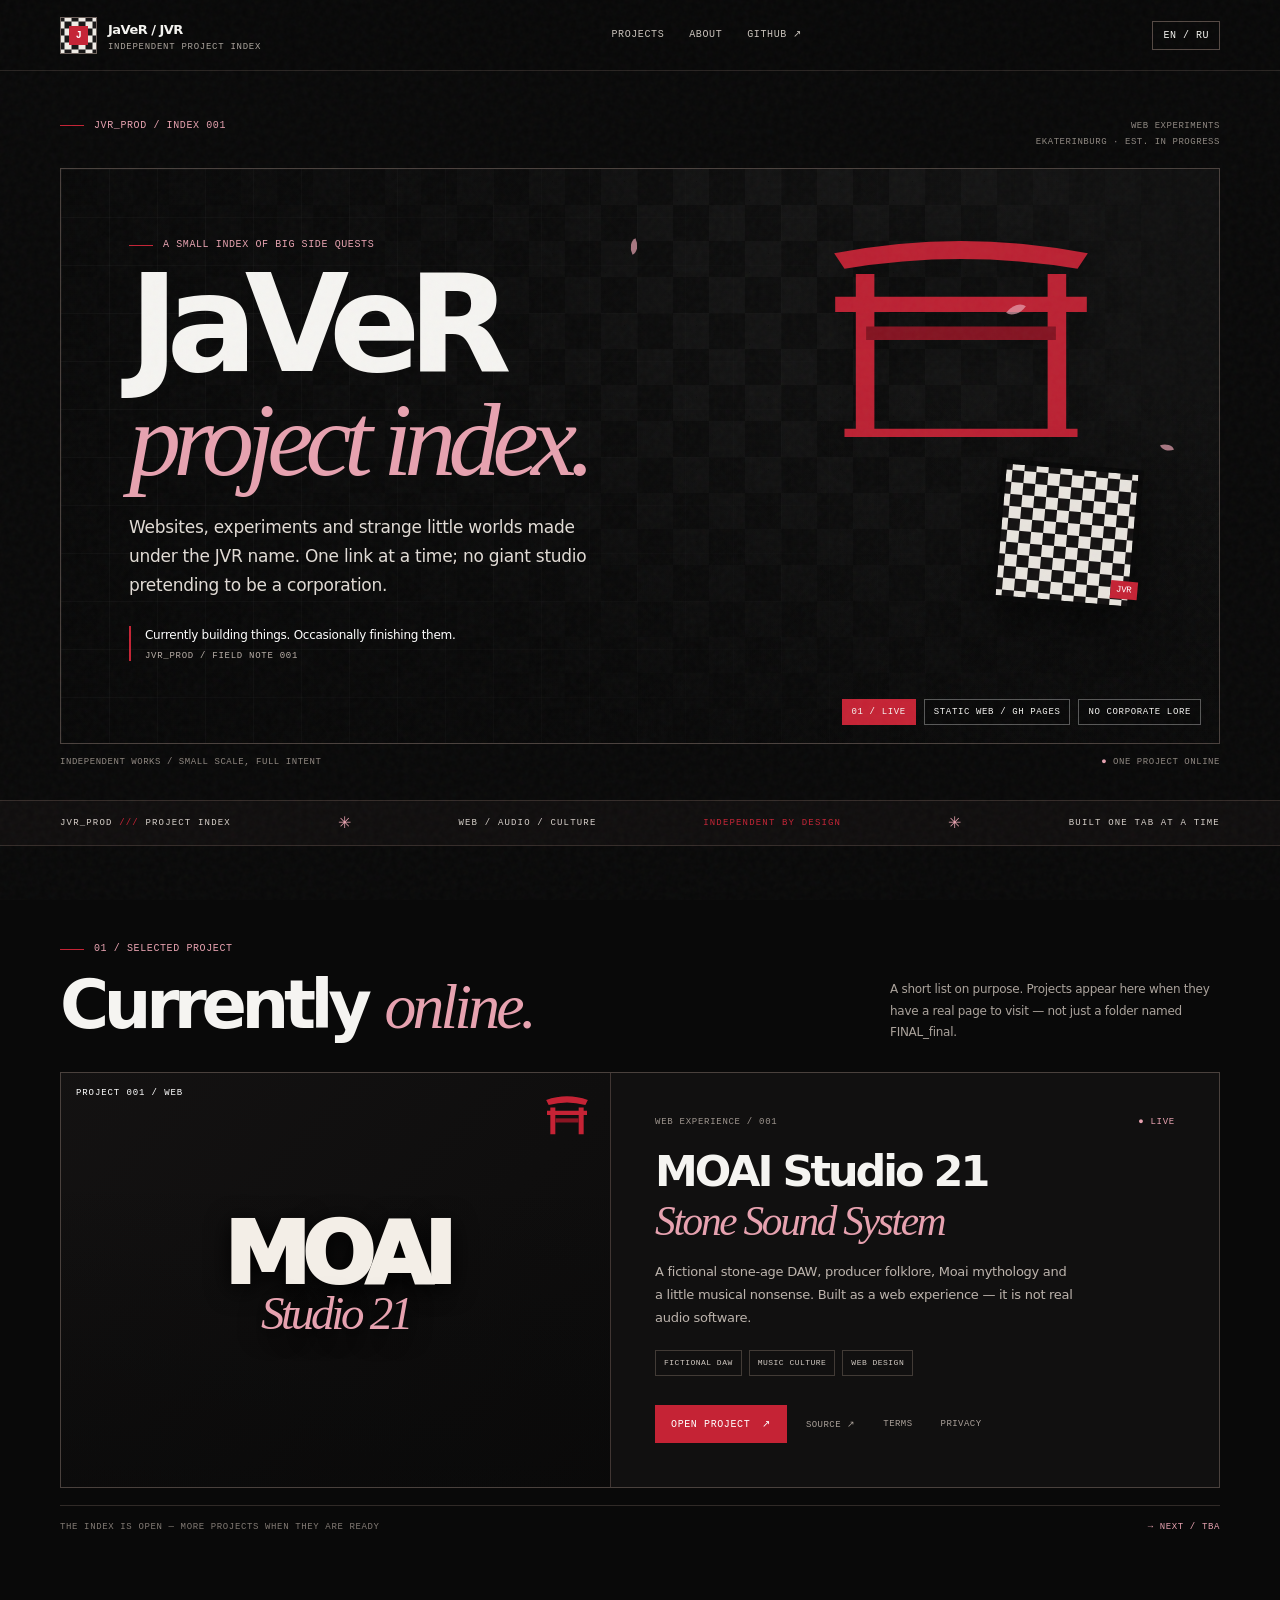
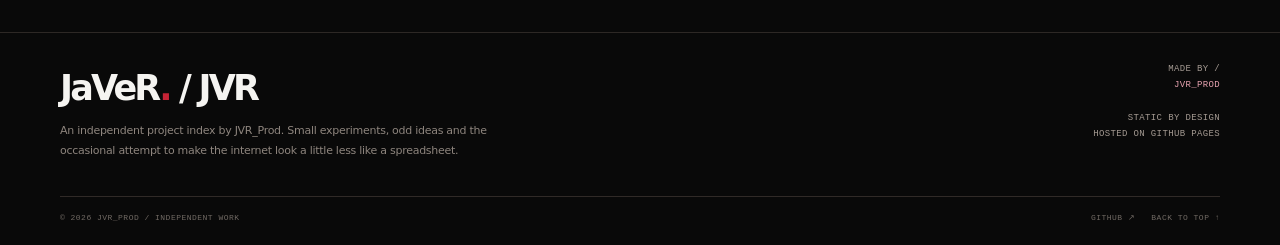
==== commit 1506520f: "Update index.html" ====
--- a/index.html
+++ b/index.html
@@ -20,6 +20,7 @@
     @media(max-width:540px){.wrap{width:calc(100% - 28px)}.topbar-inner{min-height:63px;gap:10px}.brand-mark{width:32px;height:32px}.brand-name{font-size:12px}.brand-sub{font-size:8px}.nav{display:none}.hero{padding-top:26px}.hero-head{margin-bottom:13px}.hero-code{font-size:8px}.hero-panel{min-height:515px}.hero-copy{padding:22px;padding-bottom:93px}.hero-title{font-size:clamp(61px,17vw,88px);margin:19px 0 21px}.hero-desc{font-size:14px}.hero-quote{font-size:11px;margin-top:20px}.hero-meta{left:14px;right:14px;bottom:13px;justify-content:start;font-size:8px}.chip{font-size:8px;padding:6px 7px}.torii{width:43vw;top:10%;right:-1%}.floating-tile{width:82px;top:35%;bottom:auto;right:16px;border-width:4px;background-size:20px 20px}.petal.one{right:21%;top:20%}.hero-under{font-size:8px;line-height:1.7}.ticker-inner{justify-content:flex-start;gap:24px;padding:0 14px;font-size:8px}.projects{padding:62px 0}.section-title{font-size:clamp(38px,12vw,54px)}.project-visual{min-height:235px}.project-visual .project-wordmark .moai{font-size:68px}.project-info{padding:23px;min-height:335px}.project-info h3{font-size:34px;margin-top:22px}.project-links{gap:6px}.button{padding:11px 12px;font-size:9px}.footer-main{display:block}.footer-credit{text-align:left;margin-top:17px}.footer-bottom{flex-direction:column}}
     @media(prefers-reduced-motion:reduce){html{scroll-behavior:auto}*,*::before,*::after{transition-duration:.01ms!important;animation-duration:.01ms!important;animation-iteration-count:1!important}}
   </style>
+  <link rel="stylesheet" href="/images.css?v=2">
 </head>
 <body>
   <a href="#main" class="hidden" id="skip">Skip to content</a>
--- a/images.css
+++ b/images.css
@@ -0,0 +1,52 @@
+/*
+  JaVeR / JVR — image settings
+  Change the two file paths below to replace the homepage images.
+
+  Main hero image:    images/hero.jpg
+  MOAI project image: images/moai.jpg
+*/
+
+:root {
+  --jvr-hero-image: url("images/hero.jpg");
+  --jvr-project-image: url("images/moai.jpg");
+  --jvr-topbar-image: url("images/topbar.jpg");
+  --jvr-ticker-image: url("images/ticker.jpg");
+}
+
+/* Large visual block at the top of the homepage */
+.hero-panel {
+  background-color: #111;
+  background-image: var(--jvr-hero-image);
+  background-size: cover;
+  background-position: center;
+  background-repeat: no-repeat;
+}
+
+/* Keep the original technical texture, but let the photograph show through */
+.hero-panel .checker-field {
+  opacity: 0.12;
+}
+
+/* Image behind the MOAI Studio 21 project title */
+.project-visual {
+  background-color: #161414;
+  background-image: var(--jvr-project-image);
+  background-size: cover;
+  background-position: center;
+  background-repeat: no-repeat;
+}
+
+/* Darken the project photo slightly so the white logo stays readable */
+.project-visual::before {
+  background: linear-gradient(
+    135deg,
+    rgba(8, 8, 8, 0.18),
+    rgba(8, 8, 8, 0.72)
+  );
+  opacity: 1;
+}
+
+/* Keep the existing bottom shadow over the project photo */
+.project-visual::after {
+  background: linear-gradient(0deg, rgba(8, 8, 8, 0.55), transparent 75%);
+}
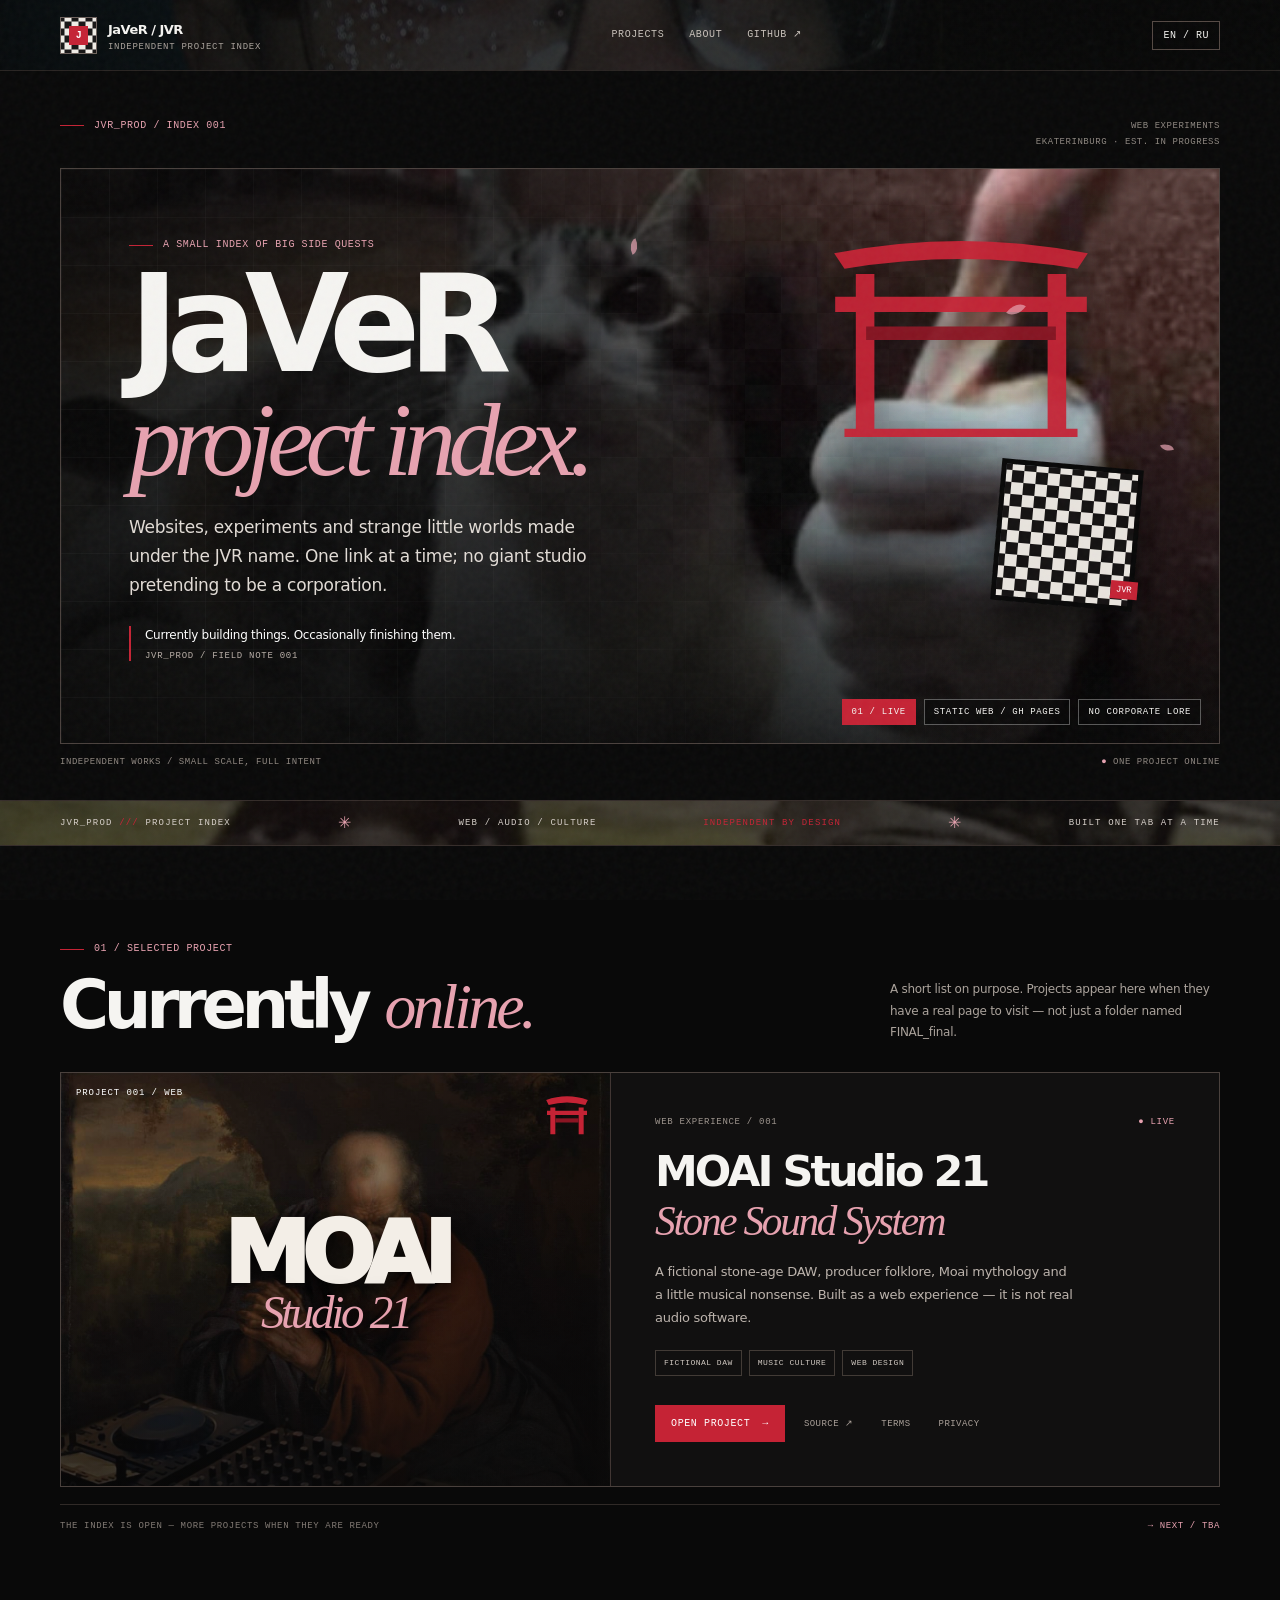
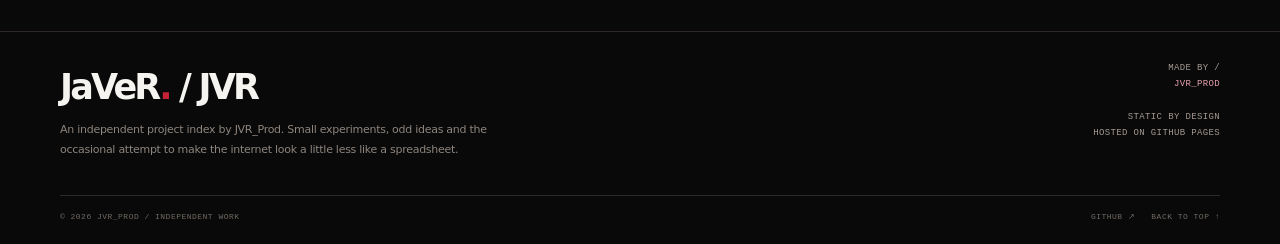
==== commit fcaa7396: "Update index.html" ====
--- a/index.html
+++ b/index.html
@@ -75,7 +75,9 @@
           <p class="section-note" data-en="A short list on purpose. Projects appear here when they have a real page to visit — not just a folder named FINAL_final." data-ru="Список короткий намеренно. Проекты появляются здесь, когда у них есть настоящая опубликованная страница, а не только папка FINAL_final.">A short list on purpose. Projects appear here when they have a real page to visit — not just a folder named FINAL_final.</p>
         </div>
         <article class="project-card">
-          <a class="project-visual" href="https://javer-jvr.github.io/MOAI-Studio-Legal-by-JVR-Prod/" target="_blank" rel="noopener noreferrer" aria-label="Open MOAI Studio 21">
+          <a class="project-visual"
+             href="https://javer-jvr.github.io/MOAI-Studio-Legal-by-JVR-Prod/"
+             aria-label="Open MOAI Studio 21">
             <span class="project-index">PROJECT 001 / WEB</span>
             <svg class="project-sigil" viewBox="0 0 60 60" fill="none" aria-hidden="true"><path d="M5 12 Q30 3 55 12 L52 18 Q30 12 8 18 Z" fill="#c52335"/><path d="M10 21 H16 V53 H10 Z M44 21 H50 V53 H44 Z M6 25 H54 V30 H6 Z" fill="#c52335"/><path d="M16 34 H44 V39 H16 Z" fill="#8b1523"/></svg>
             <span class="project-wordmark"><span class="moai">MOAI</span><span class="studio">Studio 21</span></span>
@@ -85,7 +87,13 @@
             <h3>MOAI Studio 21<span data-en="Stone Sound System" data-ru="Каменная звуковая система">Stone Sound System</span></h3>
             <p data-en="A fictional stone-age DAW, producer folklore, Moai mythology and a little musical nonsense. Built as a web experience — it is not real audio software." data-ru="Вымышленная DAW каменного века, продюсерский фольклор, мифология моаи и немного музыкального абсурда. Это веб-проект, а не настоящая аудиопрограмма.">A fictional stone-age DAW, producer folklore, Moai mythology and a little musical nonsense. Built as a web experience — it is not real audio software.</p>
             <div class="tags"><span class="tag">FICTIONAL DAW</span><span class="tag">MUSIC CULTURE</span><span class="tag">WEB DESIGN</span></div>
-            <div class="project-links"><a class="button primary" href="https://javer-jvr.github.io/MOAI-Studio-Legal-by-JVR-Prod/" target="_blank" rel="noopener noreferrer"><span data-en="OPEN PROJECT" data-ru="ОТКРЫТЬ ПРОЕКТ">OPEN PROJECT</span> <span aria-hidden="true">↗</span></a><a class="text-link" href="https://github.com/JaVeR-JVR/MOAI-Studio-Legal-by-JVR-Prod" target="_blank" rel="noopener noreferrer" data-en="SOURCE ↗" data-ru="ИСХОДНИКИ ↗">SOURCE ↗</a><a class="text-link" href="https://javer-jvr.github.io/MOAI-Studio-Legal-by-JVR-Prod/terms.html" target="_blank" rel="noopener noreferrer" data-en="TERMS" data-ru="УСЛОВИЯ">TERMS</a><a class="text-link" href="https://javer-jvr.github.io/MOAI-Studio-Legal-by-JVR-Prod/privacy.html" target="_blank" rel="noopener noreferrer" data-en="PRIVACY" data-ru="ПРИВАТНОСТЬ">PRIVACY</a></div>
+            <div class="project-links"><a class="button primary"
+              href="https://javer-jvr.github.io/MOAI-Studio-Legal-by-JVR-Prod/">
+              <span data-en="OPEN PROJECT" data-ru="ОТКРЫТЬ ПРОЕКТ">
+                OPEN PROJECT
+              </span>
+  <span aria-hidden="true">→</span>
+</a><a class="text-link" href="https://github.com/JaVeR-JVR/MOAI-Studio-Legal-by-JVR-Prod" target="_blank" rel="noopener noreferrer" data-en="SOURCE ↗" data-ru="ИСХОДНИКИ ↗">SOURCE ↗</a><a class="text-link" href="https://javer-jvr.github.io/MOAI-Studio-Legal-by-JVR-Prod/terms.html" target="_blank" rel="noopener noreferrer" data-en="TERMS" data-ru="УСЛОВИЯ">TERMS</a><a class="text-link" href="https://javer-jvr.github.io/MOAI-Studio-Legal-by-JVR-Prod/privacy.html" target="_blank" rel="noopener noreferrer" data-en="PRIVACY" data-ru="ПРИВАТНОСТЬ">PRIVACY</a></div>
           </div>
         </article>
         <div class="next-line"><span data-en="THE INDEX IS OPEN — MORE PROJECTS WHEN THEY ARE READY" data-ru="УКАЗАТЕЛЬ ОТКРЫТ — НОВЫЕ ПРОЕКТЫ ПО МЕРЕ ГОТОВНОСТИ">THE INDEX IS OPEN — MORE PROJECTS WHEN THEY ARE READY</span><span>→ NEXT / TBA</span></div>
--- a/images.css
+++ b/images.css
@@ -1,9 +1,8 @@
 /*
-  JaVeR / JVR — image settings
-  Change the two file paths below to replace the homepage images.
+  JaVeR / JVR — homepage image settings
 
-  Main hero image:    images/hero.jpg
-  MOAI project image: images/moai.jpg
+  To replace an image, upload a new file with the same name into /images.
+  All paths below are relative to this CSS file in the repository root.
 */
 
 :root {
@@ -13,7 +12,7 @@
   --jvr-ticker-image: url("images/ticker.jpg");
 }
 
-/* Large visual block at the top of the homepage */
+/* HERO: the large panel behind the main JaVeR headline */
 .hero-panel {
   background-color: #111;
   background-image: var(--jvr-hero-image);
@@ -22,12 +21,12 @@
   background-repeat: no-repeat;
 }
 
-/* Keep the original technical texture, but let the photograph show through */
+/* Keep the checker texture subtle so the photograph remains visible. */
 .hero-panel .checker-field {
-  opacity: 0.12;
+  opacity: 0.08;
 }
 
-/* Image behind the MOAI Studio 21 project title */
+/* PROJECT: image behind the MOAI Studio 21 title */
 .project-visual {
   background-color: #161414;
   background-image: var(--jvr-project-image);
@@ -36,7 +35,7 @@
   background-repeat: no-repeat;
 }
 
-/* Darken the project photo slightly so the white logo stays readable */
+/* NOTE: `deg` must not contain a space. The former `135 deg` was invalid CSS. */
 .project-visual::before {
   background: linear-gradient(
     135deg,
@@ -46,7 +45,30 @@
   opacity: 1;
 }
 
-/* Keep the existing bottom shadow over the project photo */
 .project-visual::after {
-  background: linear-gradient(0deg, rgba(8, 8, 8, 0.55), transparent 75%);
+  background: linear-gradient(
+    0deg,
+    rgba(8, 8, 8, 0.55),
+    transparent 75%
+  );
 }
+
+/* OPTIONAL: decorative photos. If these files are absent, the original solid
+   background colours remain as fallbacks. */
+.topbar {
+  background-image:
+    linear-gradient(rgba(9, 9, 9, 0.84), rgba(9, 9, 9, 0.84)),
+    var(--jvr-topbar-image);
+  background-size: cover;
+  background-position: center;
+  background-repeat: no-repeat;
+}
+
+.ticker {
+  background-image:
+    linear-gradient(rgba(16, 14, 14, 0.78), rgba(16, 14, 14, 0.78)),
+    var(--jvr-ticker-image);
+  background-size: cover;
+  background-position: center;
+  background-repeat: no-repeat;
+}
